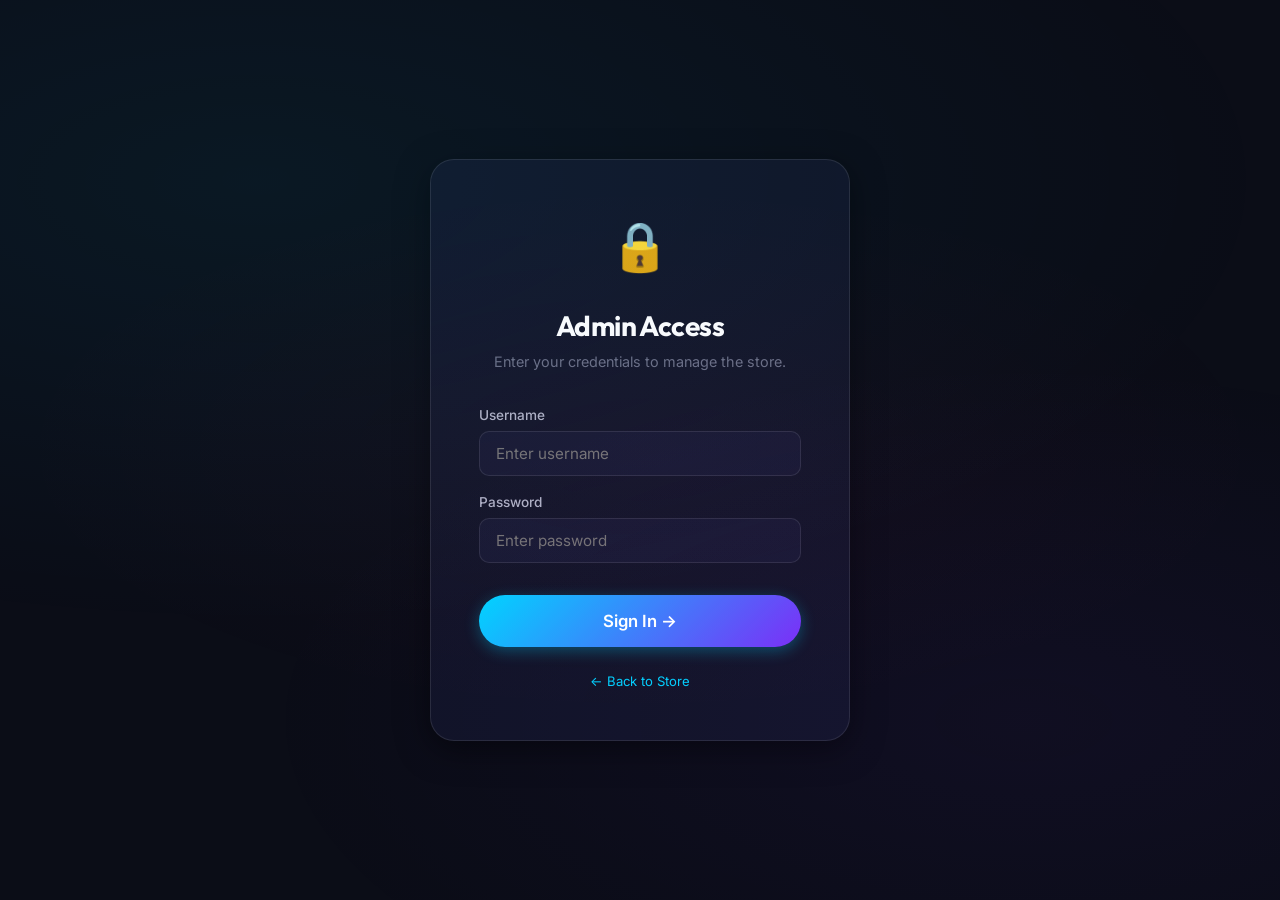
==== admin.html @ ae6a47a3 "Initial commit: 3D print shop with admin panel, product catalog, custom orders, color/material manag" ====
<!DOCTYPE html>
<html lang="en">

<head>
    <meta charset="UTF-8">
    <meta name="viewport" content="width=device-width, initial-scale=1.0">
    <meta name="robots" content="noindex, nofollow">
    <title>Admin Panel — 3D Print Shop</title>
    <link rel="stylesheet" href="css/styles.css">
    <link rel="icon"
        href="data:image/svg+xml,<svg xmlns='http://www.w3.org/2000/svg' viewBox='0 0 100 100'><text y='.9em' font-size='90'>⚙️</text></svg>">
</head>

<body>

    <!-- ============================
       ADMIN LOGIN
       ============================ -->
    <div class="admin-login-container" id="admin-login">
        <div class="admin-login-card">
            <div class="text-center" style="margin-bottom: 24px;">
                <div style="font-size: 3rem; margin-bottom: 8px;">🔒</div>
            </div>
            <h1>Admin Access</h1>
            <p class="login-subtitle">Enter your credentials to manage the store.</p>

            <form id="login-form" autocomplete="off">
                <div class="form-group">
                    <label for="admin-username">Username</label>
                    <input type="text" id="admin-username" placeholder="Enter username" required>
                </div>
                <div class="form-group">
                    <label for="admin-password">Password</label>
                    <input type="password" id="admin-password" placeholder="Enter password" required>
                </div>
                <button type="submit" class="btn btn-primary btn-lg" id="login-btn">
                    Sign In →
                </button>
            </form>

            <div class="login-error" id="login-error">
                Invalid credentials. Please try again.
            </div>

            <p style="text-align:center; margin-top:24px; font-size:0.82rem; color:var(--text-muted);">
                <a href="index.html">← Back to Store</a>
            </p>
        </div>
    </div>

    <!-- ============================
       ADMIN DASHBOARD
       ============================ -->
    <div class="admin-dashboard" id="admin-dashboard">

        <!-- Admin Nav -->
        <div class="admin-nav">
            <div class="admin-nav-brand">
                <a href="index.html" style="color: var(--text-primary); text-decoration: none;">🧊 3D Print Shop</a>
                <span class="admin-badge">Admin</span>
            </div>
            <div style="display:flex; align-items:center; gap:16px;">
                <span style="color:var(--text-muted); font-size:0.85rem;" id="admin-user-label">Logged in as
                    Admin</span>
                <button class="btn btn-sm btn-secondary" id="logout-btn">Logout</button>
            </div>
        </div>

        <!-- Stats -->
        <div class="container" style="padding-top: 16px;">
            <div class="admin-stats">
                <div class="stat-card">
                    <div class="stat-value" id="stat-products">18</div>
                    <div class="stat-label">Products</div>
                </div>
                <div class="stat-card">
                    <div class="stat-value" id="stat-categories">6</div>
                    <div class="stat-label">Categories</div>
                </div>
                <div class="stat-card">
                    <div class="stat-value" id="stat-materials">6</div>
                    <div class="stat-label">Materials</div>
                </div>
                <div class="stat-card">
                    <div class="stat-value" id="stat-orders">0</div>
                    <div class="stat-label">Pending Orders</div>
                </div>
            </div>
        </div>

        <!-- Tabs -->
        <div class="admin-tabs" id="admin-tabs">
            <button class="admin-tab active" data-tab="products">📦 Products</button>
            <button class="admin-tab" data-tab="materials">🧪 Materials & Pricing</button>
            <button class="admin-tab" data-tab="catalog">🎨 Colors & Materials</button>
            <button class="admin-tab" data-tab="pricing">🧪 Pricing</button>
            <button class="admin-tab" data-tab="settings">⚙️ Settings</button>
        </div>

        <!-- Content -->
        <div class="admin-content">

            <!-- ===== Products Tab ===== -->
            <div class="admin-section active" id="section-products">
                <div class="admin-card">
                    <div
                        style="display:flex; align-items:center; justify-content:space-between; margin-bottom:16px; flex-wrap:wrap; gap:12px;">
                        <div>
                            <h3 style="margin-bottom:4px;">📦 Product Management</h3>
                            <p style="color:var(--text-muted); font-size:0.9rem;">
                                Edit prices, move products between categories, add new products, or remove existing
                                ones.
                            </p>
                        </div>
                        <button class="btn btn-primary" id="add-product-btn">➕ Add New Product</button>
                    </div>

                    <!-- Add Product Form (hidden by default) -->
                    <div id="add-product-form"
                        style="display:none; background:var(--bg-card); border:1px solid var(--border-light); border-radius:var(--radius-lg); padding:24px; margin-bottom:24px;">
                        <h4 style="margin-bottom:16px; color:var(--accent-primary);">➕ New Product</h4>
                        <div style="display:grid; grid-template-columns:1fr 1fr; gap:12px;">
                            <div class="form-group">
                                <label for="new-product-name">Product Name *</label>
                                <input type="text" id="new-product-name" placeholder="e.g. Dragon Figurine">
                            </div>
                            <div class="form-group">
                                <label for="new-product-category">Category *</label>
                                <select id="new-product-category">
                                    <option value="toys">🎮 Toys & Figures</option>
                                    <option value="tools">🔧 Tools & Accessories</option>
                                    <option value="home">🏠 Home Decor</option>
                                    <option value="gaming">🎲 Gaming</option>
                                    <option value="mechanical">⚙️ Mechanical Parts</option>
                                    <option value="art">🎨 Art & Sculptures</option>
                                </select>
                            </div>
                            <div class="form-group" style="grid-column:1/-1;">
                                <label for="new-product-desc">Description *</label>
                                <textarea id="new-product-desc" placeholder="Short description of the product..."
                                    style="min-height:60px;"></textarea>
                            </div>
                            <div class="form-group">
                                <label for="new-product-price">Base Price ($) *</label>
                                <input type="number" id="new-product-price" placeholder="29.99" min="0.01" step="0.01">
                            </div>
                            <div class="form-group">
                                <label for="new-product-weight">Weight (grams) *</label>
                                <input type="number" id="new-product-weight" placeholder="150" min="1">
                            </div>
                            <div class="form-group">
                                <label for="new-product-model">3D Preview Shape</label>
                                <select id="new-product-model">
                                    <option value="torusKnot">Torus Knot</option>
                                    <option value="robot">Robot</option>
                                    <option value="castle">Castle</option>
                                    <option value="stand">Phone Stand</option>
                                    <option value="organizer">Organizer</option>
                                    <option value="toolHolder">Tool Holder</option>
                                    <option value="vase">Vase</option>
                                    <option value="hexShelf">Hex Shelf</option>
                                    <option value="lampShade">Lamp Shade</option>
                                    <option value="controllerStand">Controller Stand</option>
                                    <option value="diceTower">Dice Tower</option>
                                    <option value="terrain">Terrain</option>
                                    <option value="gear">Gear</option>
                                    <option value="bearing">Bearing</option>
                                    <option value="bracket">Bracket</option>
                                    <option value="wave">Wave</option>
                                    <option value="geodesic">Geodesic</option>
                                    <option value="spiral">Spiral</option>
                                </select>
                            </div>
                            <div class="form-group">
                                <label for="new-product-color">Default Color</label>
                                <input type="color" id="new-product-color" value="#2196F3"
                                    style="height:38px; cursor:pointer;">
                            </div>
                            <div class="form-group">
                                <label for="new-product-w">Width (cm)</label>
                                <input type="number" id="new-product-w" placeholder="10" min="0.1" step="0.1">
                            </div>
                            <div class="form-group">
                                <label for="new-product-h">Height (cm)</label>
                                <input type="number" id="new-product-h" placeholder="10" min="0.1" step="0.1">
                            </div>
                            <div class="form-group">
                                <label for="new-product-d">Depth (cm)</label>
                                <input type="number" id="new-product-d" placeholder="10" min="0.1" step="0.1">
                            </div>
                            <div class="form-group" style="grid-column:1/-1;">
                                <label for="new-product-file">Product Image / STL File</label>
                                <div id="admin-upload-zone"
                                    style="border:2px dashed var(--border-light); border-radius:var(--radius-md); padding:20px; text-align:center; cursor:pointer; transition:border-color 0.2s;">
                                    <span style="font-size:1.5rem;">📷</span>
                                    <div style="font-size:0.85rem; color:var(--text-muted); margin-top:4px;">Click to
                                        upload product photo or STL file</div>
                                    <div style="font-size:0.72rem; color:var(--text-muted);">.JPG, .PNG, .WEBP, .STL —
                                        Max 10MB</div>
                                    <input type="file" id="new-product-file" accept=".jpg,.jpeg,.png,.webp,.stl"
                                        style="display:none;">
                                </div>
                                <div id="admin-file-preview"
                                    style="display:none; margin-top:8px; padding:10px; background:var(--bg-secondary); border-radius:var(--radius-md);">
                                    <div style="display:flex; align-items:center; gap:8px;">
                                        <span id="admin-file-icon">📄</span>
                                        <span id="admin-file-name"
                                            style="flex:1; font-size:0.82rem; overflow:hidden; text-overflow:ellipsis;"></span>
                                        <button type="button" id="admin-file-remove"
                                            style="background:none; border:none; color:var(--color-error); cursor:pointer; font-size:1rem;">✕</button>
                                    </div>
                                    <img id="admin-img-preview" src="" alt="Preview"
                                        style="display:none; margin-top:8px; max-height:120px; border-radius:var(--radius-md);">
                                </div>
                            </div>
                        </div>
                        <div style="display:flex; gap:12px; margin-top:16px;">
                            <button class="btn btn-primary" id="add-product-save">✅ Add Product</button>
                            <button class="btn btn-secondary" id="add-product-cancel">Cancel</button>
                        </div>
                    </div>

                    <div style="overflow-x:auto;">
                        <table class="admin-table" id="products-table">
                            <thead>
                                <tr>
                                    <th>Product</th>
                                    <th>Category</th>
                                    <th>Base Price ($)</th>
                                    <th>Weight</th>
                                    <th>Actions</th>
                                </tr>
                            </thead>
                            <tbody id="products-tbody">
                                <!-- Rendered by JS -->
                            </tbody>
                        </table>
                    </div>
                    <div style="margin-top: 20px; display:flex; gap:12px;">
                        <button class="btn btn-primary" id="save-products-btn">💾 Save All Changes</button>
                        <button class="btn btn-secondary" id="reset-products-btn">↩ Reset to Defaults</button>
                    </div>
                </div>
            </div>

            <!-- ===== Colors & Materials Tab ===== -->
            <div class="admin-section" id="section-catalog">

                <!-- Materials card -->
                <div class="admin-card">
                    <div style="display:flex;align-items:center;justify-content:space-between;margin-bottom:16px;flex-wrap:wrap;gap:12px;">
                        <div>
                            <h3 style="margin-bottom:4px;">🧱 Materials</h3>
                            <p style="color:var(--text-muted);font-size:0.9rem;">Enable/disable materials, edit names, descriptions and price multipliers.</p>
                        </div>
                        <button class="btn btn-primary btn-sm" id="save-catalog-btn">💾 Save All</button>
                    </div>
                    <div id="materials-catalog-list"></div>
                </div>

                <!-- Colors card -->
                <div class="admin-card">
                    <div style="display:flex;align-items:center;justify-content:space-between;margin-bottom:16px;flex-wrap:wrap;gap:12px;">
                        <div>
                            <h3 style="margin-bottom:4px;">🎨 Colors</h3>
                            <p style="color:var(--text-muted);font-size:0.9rem;">Enable/disable colors and add new ones to the global palette.</p>
                        </div>
                        <button class="btn btn-primary btn-sm" id="add-color-btn">➕ Add Color</button>
                    </div>

                    <!-- Add color form -->
                    <div id="add-color-form" style="display:none;padding:16px;background:var(--bg-secondary);border-radius:var(--radius-md);margin-bottom:16px;">
                        <div style="display:grid;grid-template-columns:auto 1fr auto;gap:12px;align-items:end;">
                            <div class="form-group" style="margin:0;">
                                <label>Color Picker</label>
                                <input type="color" id="new-color-hex" value="#FF5733" style="height:38px;width:56px;cursor:pointer;">
                            </div>
                            <div class="form-group" style="margin:0;">
                                <label>Color Name</label>
                                <input type="text" id="new-color-name" placeholder="e.g. Coral Red">
                            </div>
                            <div style="display:flex;gap:8px;">
                                <button class="btn btn-primary btn-sm" id="confirm-add-color">Add</button>
                                <button class="btn btn-secondary btn-sm" id="cancel-add-color">Cancel</button>
                            </div>
                        </div>
                    </div>

                    <div id="colors-catalog-list"></div>
                </div>
            </div>

            <!-- ===== Pricing Tab ===== -->
            <div class="admin-section" id="section-pricing">
                <div class="admin-card">
                    <h3>🧪 Material Pricing Multipliers</h3>
                    <p style="color:var(--text-muted); margin-bottom:20px; font-size:0.9rem;">
                        Set the price multiplier per material. Final price = Base Price × Multiplier.
                    </p>
                    <div style="overflow-x:auto;">
                        <table class="admin-table" id="materials-table">
                            <thead>
                                <tr>
                                    <th>Material</th>
                                    <th>Description</th>
                                    <th>Multiplier</th>
                                    <th>Example (on $10 base)</th>
                                </tr>
                            </thead>
                            <tbody id="materials-tbody"><!-- Rendered by JS --></tbody>
                        </table>
                    </div>
                    <div style="margin-top:20px;display:flex;gap:12px;">
                        <button class="btn btn-primary" id="save-materials-btn">💾 Save Changes</button>
                        <button class="btn btn-secondary" id="reset-materials-btn">↩ Reset to Defaults</button>
                    </div>
                </div>

                <div class="admin-card">
                    <h3>💰 Custom Order Base Rate</h3>
                    <p style="color:var(--text-muted); margin-bottom:20px; font-size:0.9rem;">
                        Set the per-cm³ rate and setup fee for custom print orders.
                    </p>
                    <div style="display:grid; grid-template-columns: 1fr 1fr; gap:16px; max-width:400px;">
                        <div class="form-group">
                            <label for="custom-rate">Rate per cm³ ($)</label>
                            <input type="number" id="custom-rate" value="0.12" min="0.01" step="0.01">
                        </div>
                        <div class="form-group">
                            <label for="custom-setup-fee">Setup Fee ($)</label>
                            <input type="number" id="custom-setup-fee" value="5.00" min="0" step="0.50">
                        </div>
                    </div>
                </div>
            </div>


            <!-- ===== Settings Tab ===== -->
            <div class="admin-section" id="section-settings">
                <div class="admin-card">
                    <h3>🔐 Change Password</h3>
                    <p style="color:var(--text-muted); margin-bottom:20px; font-size:0.9rem;">
                        Update the admin password. Use a strong password with at least 8 characters.
                    </p>
                    <div style="max-width:400px;">
                        <div class="form-group" style="margin-bottom:16px;">
                            <label for="current-password">Current Password</label>
                            <input type="password" id="current-password" placeholder="Enter current password">
                        </div>
                        <div class="form-group" style="margin-bottom:16px;">
                            <label for="new-password">New Password</label>
                            <input type="password" id="new-password" placeholder="Enter new password">
                        </div>
                        <div class="form-group" style="margin-bottom:16px;">
                            <label for="confirm-password">Confirm New Password</label>
                            <input type="password" id="confirm-password" placeholder="Re-enter new password">
                        </div>
                        <button class="btn btn-primary" id="change-password-btn">🔒 Update Password</button>
                    </div>
                </div>

                <div class="admin-card">
                    <h3>ℹ️ Security Notes</h3>
                    <div style="color:var(--text-secondary); font-size:0.9rem; line-height:1.8;">
                        <p><strong style="color:var(--color-warning);">⚠️ Development Mode</strong></p>
                        <p>This admin panel uses client-side authentication for development purposes.
                            Before going to production, you need to implement:</p>
                        <ul style="margin:12px 0 12px 20px;">
                            <li>Server-side authentication with bcrypt password hashing</li>
                            <li>JWT tokens with secure HTTP-only cookies</li>
                            <li>HTTPS/SSL certificate</li>
                            <li>CSRF protection</li>
                            <li>Rate limiting on login attempts</li>
                            <li>Database-backed product/pricing storage</li>
                            <li>Stripe payment integration</li>
                        </ul>
                        <p>See the project documentation for the full production deployment guide.</p>
                    </div>
                </div>
            </div>

        </div>
    </div>

    <!-- Toast Container -->
    <div class="toast-container" id="toast-container"></div>

    <!-- Scripts -->
    <script src="js/products.js"></script>
    <script src="js/admin.js"></script>
</body>

</html>
---- css/styles.css ----
/* ============================================
   3D PRINT SHOP — Premium E-Commerce Styles
   ============================================ */

/* ---------- Google Fonts ---------- */
@import url('https://fonts.googleapis.com/css2?family=Inter:wght@300;400;500;600;700;800;900&family=Outfit:wght@400;500;600;700;800&display=swap');

/* ---------- CSS Custom Properties ---------- */
:root {
    /* Background */
    --bg-primary: #0B0D17;
    --bg-secondary: #111427;
    --bg-card: #161932;
    --bg-card-hover: #1C2040;
    --bg-elevated: #1E2148;
    --bg-glass: rgba(22, 25, 50, 0.7);
    --bg-glass-light: rgba(255, 255, 255, 0.03);

    /* Borders */
    --border-subtle: rgba(255, 255, 255, 0.06);
    --border-light: rgba(255, 255, 255, 0.1);
    --border-accent: rgba(0, 212, 255, 0.3);

    /* Text */
    --text-primary: #FFFFFF;
    --text-secondary: #B0B3C6;
    --text-muted: #6B6F85;
    --text-accent: #00D4FF;

    /* Accent Colors */
    --accent-primary: #00D4FF;
    --accent-secondary: #7B2FF7;
    --accent-warm: #FF6B35;
    --accent-pink: #F72585;
    --gradient-primary: linear-gradient(135deg, #00D4FF, #7B2FF7);
    --gradient-warm: linear-gradient(135deg, #FF6B35, #F72585);
    --gradient-card: linear-gradient(145deg, rgba(22, 25, 50, 0.9), rgba(28, 32, 64, 0.6));

    /* Status */
    --color-success: #00E676;
    --color-warning: #FFD600;
    --color-error: #FF1744;
    --color-price: #00E676;

    /* Spacing */
    --space-xs: 4px;
    --space-sm: 8px;
    --space-md: 16px;
    --space-lg: 24px;
    --space-xl: 32px;
    --space-2xl: 48px;
    --space-3xl: 64px;
    --space-4xl: 96px;

    /* Radius */
    --radius-sm: 6px;
    --radius-md: 10px;
    --radius-lg: 16px;
    --radius-xl: 24px;
    --radius-full: 999px;

    /* Shadows */
    --shadow-sm: 0 2px 8px rgba(0, 0, 0, 0.3);
    --shadow-md: 0 4px 16px rgba(0, 0, 0, 0.4);
    --shadow-lg: 0 8px 32px rgba(0, 0, 0, 0.5);
    --shadow-glow: 0 0 20px rgba(0, 212, 255, 0.15);
    --shadow-glow-strong: 0 0 40px rgba(0, 212, 255, 0.25);

    /* Typography */
    --font-body: 'Inter', -apple-system, BlinkMacSystemFont, sans-serif;
    --font-heading: 'Outfit', 'Inter', sans-serif;

    /* Transitions */
    --transition-fast: 150ms ease;
    --transition-base: 250ms ease;
    --transition-slow: 400ms cubic-bezier(0.4, 0, 0.2, 1);
    --transition-spring: 500ms cubic-bezier(0.34, 1.56, 0.64, 1);

    /* Z-index */
    --z-dropdown: 100;
    --z-modal-backdrop: 500;
    --z-modal: 600;
    --z-cart: 700;
    --z-nav: 800;
    --z-toast: 900;
}

/* ---------- Reset & Base ---------- */
*,
*::before,
*::after {
    margin: 0;
    padding: 0;
    box-sizing: border-box;
}

html {
    scroll-behavior: smooth;
    -webkit-font-smoothing: antialiased;
    -moz-osx-font-smoothing: grayscale;
}

body {
    font-family: var(--font-body);
    background: var(--bg-primary);
    color: var(--text-primary);
    line-height: 1.6;
    overflow-x: hidden;
    min-height: 100vh;
}

/* Animated Background */
body::before {
    content: '';
    position: fixed;
    top: 0;
    left: 0;
    width: 100%;
    height: 100%;
    background:
        radial-gradient(ellipse 80% 50% at 20% 20%, rgba(0, 212, 255, 0.06), transparent),
        radial-gradient(ellipse 60% 40% at 80% 80%, rgba(123, 47, 247, 0.05), transparent),
        radial-gradient(ellipse 50% 30% at 50% 50%, rgba(247, 37, 133, 0.03), transparent);
    pointer-events: none;
    z-index: 0;
}

a {
    color: var(--accent-primary);
    text-decoration: none;
    transition: color var(--transition-fast);
}

a:hover {
    color: var(--text-primary);
}

img {
    max-width: 100%;
    display: block;
}

button {
    font-family: var(--font-body);
    cursor: pointer;
    border: none;
    outline: none;
    background: none;
    color: inherit;
}

input,
textarea,
select {
    font-family: var(--font-body);
    color: var(--text-primary);
    background: var(--bg-card);
    border: 1px solid var(--border-light);
    border-radius: var(--radius-md);
    padding: 12px 16px;
    font-size: 0.95rem;
    transition: border-color var(--transition-fast), box-shadow var(--transition-fast);
    outline: none;
}

input:focus,
textarea:focus,
select:focus {
    border-color: var(--accent-primary);
    box-shadow: 0 0 0 3px rgba(0, 212, 255, 0.15);
}

select {
    appearance: none;
    background-image: url("data:image/svg+xml,%3Csvg width='12' height='8' viewBox='0 0 12 8' fill='none' xmlns='http://www.w3.org/2000/svg'%3E%3Cpath d='M1 1L6 6L11 1' stroke='%238B8FA3' stroke-width='2' stroke-linecap='round'/%3E%3C/svg%3E");
    background-repeat: no-repeat;
    background-position: right 14px center;
    padding-right: 40px;
}

/* Scrollbar */
::-webkit-scrollbar {
    width: 6px;
    height: 6px;
}

::-webkit-scrollbar-track {
    background: var(--bg-primary);
}

::-webkit-scrollbar-thumb {
    background: var(--bg-elevated);
    border-radius: var(--radius-full);
}

::-webkit-scrollbar-thumb:hover {
    background: var(--accent-primary);
}

/* ---------- Typography ---------- */
h1,
h2,
h3,
h4,
h5,
h6 {
    font-family: var(--font-heading);
    font-weight: 700;
    line-height: 1.2;
    letter-spacing: -0.02em;
}

h1 {
    font-size: clamp(2rem, 5vw, 3.5rem);
}

h2 {
    font-size: clamp(1.5rem, 3vw, 2.5rem);
}

h3 {
    font-size: clamp(1.2rem, 2vw, 1.75rem);
}

h4 {
    font-size: 1.25rem;
}

.gradient-text {
    background: var(--gradient-primary);
    -webkit-background-clip: text;
    -webkit-text-fill-color: transparent;
    background-clip: text;
}

/* ---------- Layout ---------- */
.container {
    width: 100%;
    max-width: 1400px;
    margin: 0 auto;
    padding: 0 var(--space-lg);
    position: relative;
    z-index: 1;
}

/* ============================================
   NAVIGATION
   ============================================ */
.navbar {
    position: fixed;
    top: 0;
    left: 0;
    right: 0;
    z-index: var(--z-nav);
    padding: var(--space-md) 0;
    transition: background var(--transition-base), box-shadow var(--transition-base), padding var(--transition-base);
}

.navbar.scrolled {
    background: rgba(11, 13, 23, 0.92);
    backdrop-filter: blur(20px);
    -webkit-backdrop-filter: blur(20px);
    box-shadow: 0 1px 0 var(--border-subtle), var(--shadow-md);
    padding: var(--space-sm) 0;
}

.navbar .container {
    display: flex;
    align-items: center;
    justify-content: space-between;
    gap: var(--space-lg);
}

.nav-brand {
    display: flex;
    align-items: center;
    gap: var(--space-sm);
    font-family: var(--font-heading);
    font-weight: 800;
    font-size: 1.5rem;
    color: var(--text-primary);
    text-decoration: none;
    flex-shrink: 0;
}

.nav-brand .brand-icon {
    width: 40px;
    height: 40px;
    background: var(--gradient-primary);
    border-radius: var(--radius-md);
    display: flex;
    align-items: center;
    justify-content: center;
    font-size: 1.3rem;
}

.nav-search {
    flex: 1;
    max-width: 480px;
    position: relative;
}

.nav-search input {
    width: 100%;
    padding: 10px 16px 10px 44px;
    background: var(--bg-glass);
    border: 1px solid var(--border-subtle);
    border-radius: var(--radius-full);
    font-size: 0.9rem;
    color: var(--text-primary);
}

.nav-search input::placeholder {
    color: var(--text-muted);
}

.nav-search .search-icon {
    position: absolute;
    left: 16px;
    top: 50%;
    transform: translateY(-50%);
    color: var(--text-muted);
    pointer-events: none;
    font-size: 1rem;
}

.nav-actions {
    display: flex;
    align-items: center;
    gap: var(--space-md);
    flex-shrink: 0;
}

.nav-btn {
    position: relative;
    display: flex;
    align-items: center;
    gap: var(--space-sm);
    padding: 10px 16px;
    border-radius: var(--radius-full);
    font-size: 0.9rem;
    font-weight: 500;
    transition: all var(--transition-fast);
    color: var(--text-secondary);
}

.nav-btn:hover {
    background: var(--bg-glass-light);
    color: var(--text-primary);
}

.nav-btn.cart-btn {
    background: var(--bg-glass);
    border: 1px solid var(--border-subtle);
}

.nav-btn.cart-btn:hover {
    border-color: var(--accent-primary);
    box-shadow: var(--shadow-glow);
}

.cart-count {
    position: absolute;
    top: -4px;
    right: -4px;
    background: var(--accent-warm);
    color: white;
    font-size: 0.7rem;
    font-weight: 700;
    padding: 2px 6px;
    border-radius: var(--radius-full);
    min-width: 18px;
    text-align: center;
    line-height: 1.3;
    display: none;
}

.cart-count.visible {
    display: block;
    animation: popIn 0.3s var(--transition-spring);
}

.nav-mobile-toggle {
    display: none;
    font-size: 1.5rem;
    padding: 8px;
    color: var(--text-secondary);
}

/* ============================================
   HERO SECTION
   ============================================ */
.hero {
    padding: calc(80px + var(--space-4xl)) 0 var(--space-3xl);
    text-align: center;
    position: relative;
    overflow: hidden;
}

.hero::before {
    content: '';
    position: absolute;
    top: 50%;
    left: 50%;
    transform: translate(-50%, -50%);
    width: 600px;
    height: 600px;
    background: radial-gradient(circle, rgba(0, 212, 255, 0.08), transparent 70%);
    pointer-events: none;
    animation: heroGlow 8s ease-in-out infinite alternate;
}

.hero h1 {
    margin-bottom: var(--space-md);
    position: relative;
}

.hero .subtitle {
    font-size: clamp(1rem, 2vw, 1.25rem);
    color: var(--text-secondary);
    max-width: 600px;
    margin: 0 auto var(--space-xl);
    line-height: 1.7;
}

.hero-cta {
    display: flex;
    align-items: center;
    justify-content: center;
    gap: var(--space-md);
    flex-wrap: wrap;
}

/* Buttons */
.btn {
    display: inline-flex;
    align-items: center;
    gap: var(--space-sm);
    padding: 12px 28px;
    border-radius: var(--radius-full);
    font-weight: 600;
    font-size: 0.95rem;
    transition: all var(--transition-base);
    position: relative;
    overflow: hidden;
}

.btn-primary {
    background: var(--gradient-primary);
    color: white;
    box-shadow: 0 4px 15px rgba(0, 212, 255, 0.3);
}

.btn-primary:hover {
    transform: translateY(-2px);
    box-shadow: 0 6px 25px rgba(0, 212, 255, 0.4);
}

.btn-primary:active {
    transform: translateY(0);
}

.btn-secondary {
    background: var(--bg-glass);
    border: 1px solid var(--border-light);
    color: var(--text-primary);
    backdrop-filter: blur(10px);
}

.btn-secondary:hover {
    border-color: var(--accent-primary);
    box-shadow: var(--shadow-glow);
    transform: translateY(-2px);
}

.btn-sm {
    padding: 8px 18px;
    font-size: 0.85rem;
}

.btn-lg {
    padding: 16px 36px;
    font-size: 1.05rem;
}

.btn-icon {
    padding: 10px;
    border-radius: var(--radius-md);
}

.btn-danger {
    background: rgba(255, 23, 68, 0.15);
    border: 1px solid rgba(255, 23, 68, 0.3);
    color: var(--color-error);
}

.btn-danger:hover {
    background: rgba(255, 23, 68, 0.25);
}

/* ============================================
   CATEGORY FILTER
   ============================================ */
.filter-section {
    padding: var(--space-lg) 0;
    position: sticky;
    top: 65px;
    z-index: var(--z-dropdown);
    background: rgba(11, 13, 23, 0.85);
    backdrop-filter: blur(15px);
    -webkit-backdrop-filter: blur(15px);
    border-bottom: 1px solid var(--border-subtle);
}

.filter-bar {
    display: flex;
    align-items: center;
    gap: var(--space-sm);
    overflow-x: auto;
    padding-bottom: var(--space-xs);
    scrollbar-width: none;
    -ms-overflow-style: none;
}

.filter-bar::-webkit-scrollbar {
    display: none;
}

.filter-chip {
    display: flex;
    align-items: center;
    gap: 6px;
    padding: 8px 20px;
    border-radius: var(--radius-full);
    font-size: 0.88rem;
    font-weight: 500;
    white-space: nowrap;
    border: 1px solid var(--border-subtle);
    background: var(--bg-glass);
    color: var(--text-secondary);
    transition: all var(--transition-fast);
    cursor: pointer;
}

.filter-chip:hover {
    border-color: var(--border-light);
    color: var(--text-primary);
    background: var(--bg-card);
}

.filter-chip.active {
    background: var(--gradient-primary);
    border-color: transparent;
    color: white;
    box-shadow: 0 2px 12px rgba(0, 212, 255, 0.3);
}

.filter-chip .chip-icon {
    font-size: 1.1rem;
}

.filter-chip .chip-count {
    font-size: 0.75rem;
    background: rgba(255, 255, 255, 0.15);
    padding: 1px 7px;
    border-radius: var(--radius-full);
    margin-left: 2px;
}

.filter-chip.active .chip-count {
    background: rgba(255, 255, 255, 0.25);
}

/* ============================================
   PRODUCT GRID
   ============================================ */
.products-section {
    padding: var(--space-2xl) 0 var(--space-4xl);
}

.section-header {
    display: flex;
    align-items: center;
    justify-content: space-between;
    margin-bottom: var(--space-xl);
}

.section-header h2 {
    display: flex;
    align-items: center;
    gap: var(--space-sm);
}

.product-count {
    font-size: 0.9rem;
    color: var(--text-muted);
    font-weight: 400;
}

.sort-select {
    padding: 8px 36px 8px 14px;
    font-size: 0.85rem;
    border-radius: var(--radius-full);
    background-color: var(--bg-glass);
    border: 1px solid var(--border-subtle);
}

.products-grid {
    display: grid;
    grid-template-columns: repeat(auto-fill, minmax(300px, 1fr));
    gap: var(--space-lg);
}

/* ---------- Product Card ---------- */
.product-card {
    position: relative;
    background: var(--gradient-card);
    border: 1px solid var(--border-subtle);
    border-radius: var(--radius-lg);
    overflow: hidden;
    cursor: pointer;
    transition: all var(--transition-slow);
}

.product-card:hover {
    transform: translateY(-6px);
    border-color: rgba(0, 212, 255, 0.2);
    box-shadow: var(--shadow-lg), var(--shadow-glow);
}

.product-card-preview {
    position: relative;
    height: 240px;
    background: var(--bg-secondary);
    overflow: hidden;
    display: flex;
    align-items: center;
    justify-content: center;
}

.product-card-preview canvas {
    width: 100% !important;
    height: 100% !important;
}

.product-card-preview .preview-overlay {
    position: absolute;
    inset: 0;
    background: linear-gradient(to top, var(--bg-card) 0%, transparent 40%);
    pointer-events: none;
}

.product-card-badge {
    position: absolute;
    top: var(--space-md);
    left: var(--space-md);
    padding: 4px 12px;
    border-radius: var(--radius-full);
    font-size: 0.75rem;
    font-weight: 600;
    text-transform: uppercase;
    letter-spacing: 0.05em;
    z-index: 2;
}

.badge-new {
    background: var(--gradient-primary);
    color: white;
}

.badge-popular {
    background: var(--gradient-warm);
    color: white;
}

.badge-custom {
    background: linear-gradient(135deg, #FFD600, #FF6B35);
    color: #1a1a24;
}

.product-card-info {
    padding: var(--space-lg);
}

.product-card-category {
    font-size: 0.78rem;
    text-transform: uppercase;
    letter-spacing: 0.08em;
    color: var(--accent-primary);
    font-weight: 600;
    margin-bottom: var(--space-xs);
}

.product-card-name {
    font-family: var(--font-heading);
    font-size: 1.15rem;
    font-weight: 600;
    margin-bottom: var(--space-sm);
    color: var(--text-primary);
    transition: color var(--transition-fast);
}

.product-card:hover .product-card-name {
    color: var(--accent-primary);
}

.product-card-desc {
    font-size: 0.85rem;
    color: var(--text-secondary);
    line-height: 1.5;
    margin-bottom: var(--space-md);
    display: -webkit-box;
    -webkit-line-clamp: 2;
    line-clamp: 2;
    -webkit-box-orient: vertical;
    overflow: hidden;
}

.product-card-footer {
    display: flex;
    align-items: center;
    justify-content: space-between;
}

.product-card-price {
    font-family: var(--font-heading);
    font-size: 1.35rem;
    font-weight: 700;
    color: var(--color-price);
}

.product-card-price .price-label {
    font-size: 0.75rem;
    color: var(--text-muted);
    font-weight: 400;
    display: block;
    font-family: var(--font-body);
}

.product-card-action {
    padding: 10px 18px;
    border-radius: var(--radius-full);
    background: var(--bg-elevated);
    border: 1px solid var(--border-light);
    font-size: 0.85rem;
    font-weight: 500;
    color: var(--text-primary);
    transition: all var(--transition-fast);
}

.product-card:hover .product-card-action {
    background: var(--gradient-primary);
    border-color: transparent;
    box-shadow: 0 2px 12px rgba(0, 212, 255, 0.3);
}

/* ============================================
   CUSTOM ORDER CARD
   ============================================ */
.custom-order-card {
    background: linear-gradient(145deg, rgba(255, 107, 53, 0.08), rgba(247, 37, 133, 0.05));
    border: 1px solid rgba(255, 107, 53, 0.2);
    border-radius: var(--radius-lg);
    padding: var(--space-2xl);
    text-align: center;
    cursor: pointer;
    transition: all var(--transition-slow);
    grid-column: 1 / -1;
}

.custom-order-card:hover {
    border-color: rgba(255, 107, 53, 0.4);
    box-shadow: 0 8px 32px rgba(255, 107, 53, 0.15);
    transform: translateY(-4px);
}

.custom-order-card .custom-icon {
    font-size: 3rem;
    margin-bottom: var(--space-md);
    display: block;
}

.custom-order-card h3 {
    margin-bottom: var(--space-sm);
    font-size: 1.5rem;
}

.custom-order-card p {
    color: var(--text-secondary);
    max-width: 500px;
    margin: 0 auto var(--space-lg);
}

/* ============================================
   PRODUCT MODAL
   ============================================ */
.modal-backdrop {
    position: fixed;
    inset: 0;
    background: rgba(0, 0, 0, 0.7);
    backdrop-filter: blur(8px);
    -webkit-backdrop-filter: blur(8px);
    z-index: var(--z-modal-backdrop);
    opacity: 0;
    pointer-events: none;
    transition: opacity var(--transition-base);
}

.modal-backdrop.active {
    opacity: 1;
    pointer-events: all;
}

.product-modal {
    position: fixed;
    top: 50%;
    left: 50%;
    transform: translate(-50%, -50%) scale(0.95);
    width: 95vw;
    max-width: 1100px;
    max-height: 90vh;
    background: var(--bg-secondary);
    border: 1px solid var(--border-light);
    border-radius: var(--radius-xl);
    z-index: var(--z-modal);
    opacity: 0;
    pointer-events: none;
    transition: all var(--transition-slow);
    overflow: hidden;
    display: flex;
    flex-direction: row;
}

.product-modal.active {
    opacity: 1;
    pointer-events: all;
    transform: translate(-50%, -50%) scale(1);
}

.modal-close {
    position: absolute;
    top: var(--space-md);
    right: var(--space-md);
    width: 40px;
    height: 40px;
    border-radius: var(--radius-full);
    background: var(--bg-glass);
    border: 1px solid var(--border-subtle);
    color: var(--text-secondary);
    font-size: 1.2rem;
    display: flex;
    align-items: center;
    justify-content: center;
    z-index: 10;
    transition: all var(--transition-fast);
    backdrop-filter: blur(10px);
}

.modal-close:hover {
    background: var(--color-error);
    border-color: var(--color-error);
    color: white;
}

/* Viewer Side */
.modal-viewer {
    flex: 1;
    min-height: 400px;
    background: var(--bg-primary);
    position: relative;
    display: flex;
    align-items: center;
    justify-content: center;
}

.modal-viewer canvas {
    width: 100% !important;
    height: 100% !important;
}

.viewer-hint {
    position: absolute;
    bottom: var(--space-md);
    left: 50%;
    transform: translateX(-50%);
    font-size: 0.8rem;
    color: var(--text-muted);
    background: var(--bg-glass);
    padding: 6px 16px;
    border-radius: var(--radius-full);
    backdrop-filter: blur(10px);
    pointer-events: none;
    display: flex;
    align-items: center;
    gap: 6px;
}

/* Details Side */
.modal-details {
    width: 420px;
    padding: var(--space-xl);
    overflow-y: auto;
    display: flex;
    flex-direction: column;
    gap: var(--space-lg);
}

.modal-category {
    font-size: 0.8rem;
    text-transform: uppercase;
    letter-spacing: 0.1em;
    color: var(--accent-primary);
    font-weight: 600;
}

.modal-title {
    font-size: 1.75rem;
    font-weight: 700;
    line-height: 1.2;
}

.modal-description {
    color: var(--text-secondary);
    font-size: 0.95rem;
    line-height: 1.6;
}

.modal-dimensions {
    display: flex;
    gap: var(--space-md);
}

.dimension-item {
    flex: 1;
    text-align: center;
    padding: var(--space-sm) var(--space-md);
    background: var(--bg-card);
    border-radius: var(--radius-md);
    border: 1px solid var(--border-subtle);
}

.dimension-item .dim-label {
    font-size: 0.7rem;
    text-transform: uppercase;
    letter-spacing: 0.05em;
    color: var(--text-muted);
    margin-bottom: 2px;
}

.dimension-item .dim-value {
    font-weight: 600;
    font-size: 0.95rem;
}

/* Color Picker */
.option-group {
    display: flex;
    flex-direction: column;
    gap: var(--space-sm);
}

.option-label {
    font-size: 0.85rem;
    font-weight: 600;
    color: var(--text-secondary);
    display: flex;
    align-items: center;
    gap: var(--space-sm);
}

.option-label .selected-value {
    color: var(--accent-primary);
    font-weight: 400;
}

.color-options {
    display: flex;
    gap: var(--space-sm);
    flex-wrap: wrap;
}

.color-swatch {
    width: 36px;
    height: 36px;
    border-radius: var(--radius-full);
    border: 2px solid transparent;
    cursor: pointer;
    transition: all var(--transition-fast);
    position: relative;
}

.color-swatch:hover {
    transform: scale(1.15);
}

.color-swatch.active {
    border-color: var(--text-primary);
    box-shadow: 0 0 0 3px var(--bg-secondary), 0 0 0 5px var(--accent-primary);
}

/* Material Selector */
.material-options {
    display: flex;
    flex-direction: column;
    gap: var(--space-sm);
}

.material-option {
    display: flex;
    align-items: center;
    gap: var(--space-md);
    padding: 12px 16px;
    background: var(--bg-card);
    border: 1px solid var(--border-subtle);
    border-radius: var(--radius-md);
    cursor: pointer;
    transition: all var(--transition-fast);
}

.material-option:hover {
    border-color: var(--border-light);
    background: var(--bg-card-hover);
}

.material-option.active {
    border-color: var(--accent-primary);
    background: rgba(0, 212, 255, 0.06);
    box-shadow: inset 0 0 0 1px rgba(0, 212, 255, 0.15);
}

.material-radio {
    width: 18px;
    height: 18px;
    border-radius: var(--radius-full);
    border: 2px solid var(--border-light);
    flex-shrink: 0;
    position: relative;
    transition: border-color var(--transition-fast);
}

.material-option.active .material-radio {
    border-color: var(--accent-primary);
}

.material-option.active .material-radio::after {
    content: '';
    position: absolute;
    top: 3px;
    left: 3px;
    right: 3px;
    bottom: 3px;
    background: var(--accent-primary);
    border-radius: var(--radius-full);
}

.material-info {
    flex: 1;
}

.material-name {
    font-weight: 600;
    font-size: 0.9rem;
}

.material-desc {
    font-size: 0.78rem;
    color: var(--text-muted);
}

.material-price {
    font-weight: 600;
    font-size: 0.95rem;
    color: var(--color-price);
    white-space: nowrap;
}

/* Quantity */
.quantity-selector {
    display: flex;
    align-items: center;
    gap: var(--space-md);
}

.qty-controls {
    display: flex;
    align-items: center;
    background: var(--bg-card);
    border: 1px solid var(--border-subtle);
    border-radius: var(--radius-md);
    overflow: hidden;
}

.qty-btn {
    width: 40px;
    height: 40px;
    display: flex;
    align-items: center;
    justify-content: center;
    font-size: 1.2rem;
    color: var(--text-secondary);
    transition: all var(--transition-fast);
}

.qty-btn:hover {
    background: var(--bg-elevated);
    color: var(--text-primary);
}

.qty-value {
    width: 50px;
    text-align: center;
    font-weight: 600;
    font-size: 1rem;
    border: none;
    background: none;
    color: var(--text-primary);
}

/* Price Display */
.modal-price-section {
    display: flex;
    align-items: center;
    justify-content: space-between;
    padding: var(--space-lg);
    background: var(--bg-card);
    border-radius: var(--radius-lg);
    border: 1px solid var(--border-subtle);
}

.modal-total-label {
    font-size: 0.85rem;
    color: var(--text-muted);
}

.modal-total-price {
    font-family: var(--font-heading);
    font-size: 2rem;
    font-weight: 800;
    color: var(--color-price);
}

.modal-add-cart {
    width: 100%;
    padding: 16px;
    border-radius: var(--radius-lg);
    background: var(--gradient-primary);
    color: white;
    font-weight: 700;
    font-size: 1.05rem;
    box-shadow: 0 4px 20px rgba(0, 212, 255, 0.3);
    transition: all var(--transition-base);
    display: flex;
    align-items: center;
    justify-content: center;
    gap: var(--space-sm);
}

.modal-add-cart:hover {
    transform: translateY(-2px);
    box-shadow: 0 6px 30px rgba(0, 212, 255, 0.4);
}

.modal-add-cart:active {
    transform: translateY(0);
}

/* ============================================
   CUSTOM ORDER MODAL
   ============================================ */
.custom-modal {
    position: fixed;
    top: 50%;
    left: 50%;
    transform: translate(-50%, -50%) scale(0.95);
    width: 95vw;
    max-width: 650px;
    max-height: 90vh;
    background: var(--bg-secondary);
    border: 1px solid var(--border-light);
    border-radius: var(--radius-xl);
    z-index: var(--z-modal);
    opacity: 0;
    pointer-events: none;
    transition: all var(--transition-slow);
    overflow-y: auto;
    padding: var(--space-xl);
}

.custom-modal.active {
    opacity: 1;
    pointer-events: all;
    transform: translate(-50%, -50%) scale(1);
}

.custom-modal h2 {
    margin-bottom: var(--space-sm);
}

.custom-modal .modal-subtitle {
    color: var(--text-secondary);
    margin-bottom: var(--space-xl);
    font-size: 0.95rem;
}

.upload-zone {
    border: 2px dashed var(--border-light);
    border-radius: var(--radius-lg);
    padding: var(--space-2xl);
    text-align: center;
    transition: all var(--transition-base);
    cursor: pointer;
    margin-bottom: var(--space-lg);
}

.upload-zone:hover,
.upload-zone.drag-over {
    border-color: var(--accent-primary);
    background: rgba(0, 212, 255, 0.04);
}

.upload-zone .upload-icon {
    font-size: 3rem;
    margin-bottom: var(--space-md);
    display: block;
}

.upload-zone .upload-text {
    font-weight: 600;
    margin-bottom: var(--space-xs);
}

.upload-zone .upload-hint {
    font-size: 0.85rem;
    color: var(--text-muted);
}

.upload-zone input[type="file"] {
    display: none;
}

.upload-file-info {
    display: none;
    align-items: center;
    gap: var(--space-md);
    padding: var(--space-md);
    background: var(--bg-card);
    border-radius: var(--radius-md);
    border: 1px solid var(--border-subtle);
    margin-bottom: var(--space-lg);
}

.upload-file-info.visible {
    display: flex;
}

.upload-file-info .file-icon {
    font-size: 1.5rem;
}

.upload-file-info .file-name {
    flex: 1;
    font-weight: 500;
    font-size: 0.9rem;
}

.upload-file-info .file-size {
    color: var(--text-muted);
    font-size: 0.8rem;
}

.upload-file-info .file-remove {
    color: var(--text-muted);
    cursor: pointer;
    font-size: 1.2rem;
    padding: 4px;
}

.upload-file-info .file-remove:hover {
    color: var(--color-error);
}

.custom-form-grid {
    display: grid;
    grid-template-columns: 1fr 1fr;
    gap: var(--space-md);
    margin-bottom: var(--space-lg);
}

.form-group {
    display: flex;
    flex-direction: column;
    gap: var(--space-xs);
}

.form-group.full-width {
    grid-column: 1 / -1;
}

.form-group label {
    font-size: 0.85rem;
    font-weight: 500;
    color: var(--text-secondary);
}

.form-group textarea {
    min-height: 80px;
    resize: vertical;
}

.estimate-result {
    display: none;
    padding: var(--space-lg);
    background: rgba(0, 230, 118, 0.06);
    border: 1px solid rgba(0, 230, 118, 0.2);
    border-radius: var(--radius-lg);
    margin-top: var(--space-lg);
    text-align: center;
}

.estimate-result.visible {
    display: block;
    animation: slideUp 0.4s ease;
}

.estimate-result .estimate-label {
    font-size: 0.85rem;
    color: var(--text-secondary);
    margin-bottom: var(--space-sm);
}

.estimate-result .estimate-price {
    font-family: var(--font-heading);
    font-size: 2.5rem;
    font-weight: 800;
    color: var(--color-price);
}

.estimate-result .estimate-note {
    font-size: 0.8rem;
    color: var(--text-muted);
    margin-top: var(--space-sm);
}

/* ============================================
   CART DRAWER
   ============================================ */
.cart-drawer {
    position: fixed;
    top: 0;
    right: -480px;
    width: 460px;
    max-width: 100vw;
    height: 100vh;
    background: var(--bg-secondary);
    border-left: 1px solid var(--border-subtle);
    z-index: var(--z-cart);
    transition: right var(--transition-slow);
    display: flex;
    flex-direction: column;
    box-shadow: -10px 0 40px rgba(0, 0, 0, 0.5);
}

.cart-drawer.open {
    right: 0;
}

.cart-drawer-header {
    display: flex;
    align-items: center;
    justify-content: space-between;
    padding: var(--space-lg) var(--space-xl);
    border-bottom: 1px solid var(--border-subtle);
}

.cart-drawer-header h3 {
    display: flex;
    align-items: center;
    gap: var(--space-sm);
}

.cart-drawer-close {
    width: 36px;
    height: 36px;
    border-radius: var(--radius-full);
    display: flex;
    align-items: center;
    justify-content: center;
    color: var(--text-muted);
    transition: all var(--transition-fast);
}

.cart-drawer-close:hover {
    background: var(--bg-card);
    color: var(--text-primary);
}

.cart-items {
    flex: 1;
    overflow-y: auto;
    padding: var(--space-md) var(--space-xl);
}

.cart-empty {
    text-align: center;
    padding: var(--space-3xl) var(--space-lg);
    color: var(--text-muted);
}

.cart-empty .empty-icon {
    font-size: 3rem;
    margin-bottom: var(--space-md);
    display: block;
}

.cart-item {
    display: flex;
    gap: var(--space-md);
    padding: var(--space-md) 0;
    border-bottom: 1px solid var(--border-subtle);
    animation: slideUp 0.3s ease;
}

.cart-item-color {
    width: 60px;
    height: 60px;
    border-radius: var(--radius-md);
    flex-shrink: 0;
}

.cart-item-details {
    flex: 1;
    min-width: 0;
}

.cart-item-name {
    font-weight: 600;
    font-size: 0.95rem;
    margin-bottom: 2px;
    white-space: nowrap;
    overflow: hidden;
    text-overflow: ellipsis;
}

.cart-item-meta {
    font-size: 0.8rem;
    color: var(--text-muted);
}

.cart-item-bottom {
    display: flex;
    align-items: center;
    justify-content: space-between;
    margin-top: var(--space-sm);
}

.cart-item-price {
    font-weight: 700;
    color: var(--color-price);
}

.cart-item-remove {
    font-size: 0.8rem;
    color: var(--text-muted);
    cursor: pointer;
    padding: 4px 8px;
    border-radius: var(--radius-sm);
    transition: all var(--transition-fast);
}

.cart-item-remove:hover {
    color: var(--color-error);
    background: rgba(255, 23, 68, 0.1);
}

.cart-drawer-footer {
    padding: var(--space-lg) var(--space-xl);
    border-top: 1px solid var(--border-subtle);
    background: var(--bg-card);
}

.cart-subtotal {
    display: flex;
    justify-content: space-between;
    margin-bottom: var(--space-md);
    font-size: 1.1rem;
}

.cart-subtotal .subtotal-value {
    font-weight: 700;
    font-size: 1.25rem;
    color: var(--color-price);
}

.cart-checkout-btn {
    width: 100%;
    padding: 16px;
    border-radius: var(--radius-lg);
    background: var(--gradient-primary);
    color: white;
    font-weight: 700;
    font-size: 1rem;
    transition: all var(--transition-base);
    display: flex;
    align-items: center;
    justify-content: center;
    gap: var(--space-sm);
}

.cart-checkout-btn:hover {
    box-shadow: 0 4px 20px rgba(0, 212, 255, 0.35);
    transform: translateY(-1px);
}

/* ============================================
   TOAST NOTIFICATION
   ============================================ */
.toast-container {
    position: fixed;
    bottom: var(--space-xl);
    right: var(--space-xl);
    z-index: var(--z-toast);
    display: flex;
    flex-direction: column;
    gap: var(--space-sm);
}

.toast {
    display: flex;
    align-items: center;
    gap: var(--space-md);
    padding: var(--space-md) var(--space-lg);
    background: var(--bg-elevated);
    border: 1px solid var(--border-light);
    border-radius: var(--radius-lg);
    box-shadow: var(--shadow-lg);
    font-size: 0.9rem;
    animation: toastIn 0.4s ease;
    min-width: 280px;
    backdrop-filter: blur(20px);
}

.toast.toast-exit {
    animation: toastOut 0.3s ease forwards;
}

.toast-icon {
    font-size: 1.3rem;
}

.toast-message {
    flex: 1;
}

/* ============================================
   FOOTER
   ============================================ */
.site-footer {
    border-top: 1px solid var(--border-subtle);
    padding: var(--space-2xl) 0;
    color: var(--text-muted);
    font-size: 0.85rem;
    text-align: center;
    position: relative;
    z-index: 1;
}

.footer-content {
    display: flex;
    align-items: center;
    justify-content: space-between;
    flex-wrap: wrap;
    gap: var(--space-md);
}

.footer-links {
    display: flex;
    gap: var(--space-lg);
}

.footer-links a {
    color: var(--text-muted);
    transition: color var(--transition-fast);
}

.footer-links a:hover {
    color: var(--accent-primary);
}

/* ============================================
   ADMIN STYLES
   ============================================ */
.admin-login-container {
    min-height: 100vh;
    display: flex;
    align-items: center;
    justify-content: center;
    padding: var(--space-xl);
}

.admin-login-card {
    width: 100%;
    max-width: 420px;
    background: var(--bg-secondary);
    border: 1px solid var(--border-light);
    border-radius: var(--radius-xl);
    padding: var(--space-2xl);
    box-shadow: var(--shadow-lg);
}

.admin-login-card h1 {
    text-align: center;
    font-size: 1.75rem;
    margin-bottom: var(--space-sm);
}

.admin-login-card .login-subtitle {
    text-align: center;
    color: var(--text-muted);
    margin-bottom: var(--space-xl);
    font-size: 0.9rem;
}

.admin-login-card .form-group {
    margin-bottom: var(--space-md);
}

.admin-login-card input {
    width: 100%;
}

.admin-login-card .btn {
    width: 100%;
    justify-content: center;
    margin-top: var(--space-md);
}

.login-error {
    display: none;
    color: var(--color-error);
    font-size: 0.85rem;
    text-align: center;
    margin-top: var(--space-md);
    padding: var(--space-sm) var(--space-md);
    background: rgba(255, 23, 68, 0.1);
    border-radius: var(--radius-md);
}

.login-error.visible {
    display: block;
}

/* Admin Dashboard */
.admin-dashboard {
    display: none;
    padding-top: 80px;
}

.admin-dashboard.active {
    display: block;
}

.admin-nav {
    position: fixed;
    top: 0;
    left: 0;
    right: 0;
    background: var(--bg-secondary);
    border-bottom: 1px solid var(--border-subtle);
    z-index: var(--z-nav);
    padding: var(--space-md) var(--space-xl);
    display: flex;
    align-items: center;
    justify-content: space-between;
}

.admin-nav-brand {
    font-family: var(--font-heading);
    font-weight: 700;
    font-size: 1.2rem;
    display: flex;
    align-items: center;
    gap: var(--space-sm);
}

.admin-nav-brand .admin-badge {
    font-size: 0.7rem;
    padding: 2px 8px;
    background: var(--gradient-warm);
    border-radius: var(--radius-full);
    font-weight: 600;
    text-transform: uppercase;
    letter-spacing: 0.05em;
}

.admin-tabs {
    display: flex;
    gap: var(--space-sm);
    padding: 0 var(--space-xl);
    margin-bottom: var(--space-xl);
}

.admin-tab {
    padding: 10px 24px;
    border-radius: var(--radius-full);
    font-size: 0.9rem;
    font-weight: 500;
    color: var(--text-secondary);
    border: 1px solid transparent;
    transition: all var(--transition-fast);
}

.admin-tab:hover {
    color: var(--text-primary);
    background: var(--bg-card);
}

.admin-tab.active {
    background: var(--gradient-primary);
    color: white;
}

.admin-content {
    padding: 0 var(--space-xl) var(--space-2xl);
}

.admin-section {
    display: none;
}

.admin-section.active {
    display: block;
}

.admin-card {
    background: var(--bg-card);
    border: 1px solid var(--border-subtle);
    border-radius: var(--radius-lg);
    padding: var(--space-xl);
    margin-bottom: var(--space-lg);
}

.admin-card h3 {
    margin-bottom: var(--space-lg);
    display: flex;
    align-items: center;
    gap: var(--space-sm);
}

.admin-table {
    width: 100%;
    border-collapse: collapse;
}

.admin-table th,
.admin-table td {
    padding: 12px 16px;
    text-align: left;
    border-bottom: 1px solid var(--border-subtle);
}

.admin-table th {
    font-size: 0.8rem;
    text-transform: uppercase;
    letter-spacing: 0.05em;
    color: var(--text-muted);
    font-weight: 600;
}

.admin-table td {
    font-size: 0.9rem;
}

.admin-table tr:hover {
    background: var(--bg-card-hover);
}

.admin-table input {
    width: 100px;
    padding: 6px 10px;
    font-size: 0.9rem;
    text-align: right;
}

.admin-table .material-tag {
    display: inline-flex;
    align-items: center;
    padding: 4px 10px;
    background: var(--bg-elevated);
    border-radius: var(--radius-full);
    font-size: 0.8rem;
    font-weight: 500;
}

/* Admin Stats */
.admin-stats {
    display: grid;
    grid-template-columns: repeat(auto-fit, minmax(200px, 1fr));
    gap: var(--space-md);
    margin-bottom: var(--space-xl);
}

.stat-card {
    background: var(--bg-card);
    border: 1px solid var(--border-subtle);
    border-radius: var(--radius-lg);
    padding: var(--space-lg);
    text-align: center;
}

.stat-card .stat-value {
    font-family: var(--font-heading);
    font-size: 2rem;
    font-weight: 700;
    color: var(--accent-primary);
}

.stat-card .stat-label {
    font-size: 0.8rem;
    color: var(--text-muted);
    text-transform: uppercase;
    letter-spacing: 0.05em;
    margin-top: var(--space-xs);
}

/* ============================================
   ANIMATIONS
   ============================================ */
@keyframes heroGlow {
    0% {
        transform: translate(-50%, -50%) scale(1);
        opacity: 0.5;
    }

    100% {
        transform: translate(-50%, -50%) scale(1.3);
        opacity: 1;
    }
}

@keyframes popIn {
    0% {
        transform: scale(0);
    }

    100% {
        transform: scale(1);
    }
}

@keyframes slideUp {
    from {
        opacity: 0;
        transform: translateY(16px);
    }

    to {
        opacity: 1;
        transform: translateY(0);
    }
}

@keyframes toastIn {
    from {
        opacity: 0;
        transform: translateX(100px);
    }

    to {
        opacity: 1;
        transform: translateX(0);
    }
}

@keyframes toastOut {
    from {
        opacity: 1;
        transform: translateX(0);
    }

    to {
        opacity: 0;
        transform: translateX(100px);
    }
}

@keyframes fadeInUp {
    from {
        opacity: 0;
        transform: translateY(30px);
    }

    to {
        opacity: 1;
        transform: translateY(0);
    }
}

@keyframes spin {
    to {
        transform: rotate(360deg);
    }
}

.animate-in {
    animation: fadeInUp 0.5s ease both;
}

/* Staggered animations for grid items */
.product-card:nth-child(1) {
    animation-delay: 0.05s;
}

.product-card:nth-child(2) {
    animation-delay: 0.1s;
}

.product-card:nth-child(3) {
    animation-delay: 0.15s;
}

.product-card:nth-child(4) {
    animation-delay: 0.2s;
}

.product-card:nth-child(5) {
    animation-delay: 0.25s;
}

.product-card:nth-child(6) {
    animation-delay: 0.3s;
}

.product-card:nth-child(7) {
    animation-delay: 0.35s;
}

.product-card:nth-child(8) {
    animation-delay: 0.4s;
}

.product-card:nth-child(9) {
    animation-delay: 0.45s;
}

.product-card:nth-child(10) {
    animation-delay: 0.5s;
}

/* Loader */
.loader {
    width: 40px;
    height: 40px;
    border: 3px solid var(--border-subtle);
    border-top-color: var(--accent-primary);
    border-radius: 50%;
    animation: spin 0.8s linear infinite;
}

/* ============================================
   RESPONSIVE
   ============================================ */
@media (max-width: 1024px) {
    .product-modal {
        flex-direction: column;
        max-height: 95vh;
        overflow-y: auto;
    }

    .modal-viewer {
        min-height: 300px;
        max-height: 350px;
    }

    .modal-details {
        width: 100%;
    }
}

@media (max-width: 768px) {
    :root {
        --space-lg: 16px;
        --space-xl: 24px;
        --space-2xl: 32px;
        --space-3xl: 48px;
        --space-4xl: 64px;
    }

    .nav-search {
        display: none;
    }

    .nav-mobile-toggle {
        display: flex;
    }

    .nav-btn span:not(.cart-count) {
        display: none;
    }

    .products-grid {
        grid-template-columns: repeat(auto-fill, minmax(260px, 1fr));
        gap: var(--space-md);
    }

    .hero {
        padding: calc(80px + var(--space-2xl)) 0 var(--space-xl);
    }

    .product-modal {
        width: 100vw;
        max-width: 100vw;
        height: 100vh;
        max-height: 100vh;
        border-radius: 0;
    }

    .modal-viewer {
        min-height: 250px;
        max-height: 280px;
    }

    .custom-form-grid {
        grid-template-columns: 1fr;
    }

    .section-header {
        flex-direction: column;
        align-items: flex-start;
        gap: var(--space-md);
    }

    .cart-drawer {
        width: 100vw;
        right: -100vw;
    }

    .footer-content {
        flex-direction: column;
    }

    .modal-dimensions {
        flex-wrap: wrap;
    }

    .dimension-item {
        min-width: 80px;
    }

    .admin-tabs {
        overflow-x: auto;
        padding: 0 var(--space-md);
    }

    .admin-content {
        padding: 0 var(--space-md) var(--space-xl);
    }
}

@media (max-width: 480px) {
    .products-grid {
        grid-template-columns: 1fr;
    }

    .hero h1 {
        font-size: 1.8rem;
    }

    .filter-section {
        top: 58px;
    }

    .modal-details {
        padding: var(--space-md);
    }
}

/* ============================================
   UTILITY CLASSES
   ============================================ */
.sr-only {
    position: absolute;
    width: 1px;
    height: 1px;
    padding: 0;
    margin: -1px;
    overflow: hidden;
    clip: rect(0, 0, 0, 0);
    white-space: nowrap;
    border: 0;
}

.text-center {
    text-align: center;
}

.text-muted {
    color: var(--text-muted);
}

.flex {
    display: flex;
}

.flex-center {
    display: flex;
    align-items: center;
    justify-content: center;
}

.gap-sm {
    gap: var(--space-sm);
}

.gap-md {
    gap: var(--space-md);
}

.mt-lg {
    margin-top: var(--space-lg);
}

.mb-lg {
    margin-bottom: var(--space-lg);
}
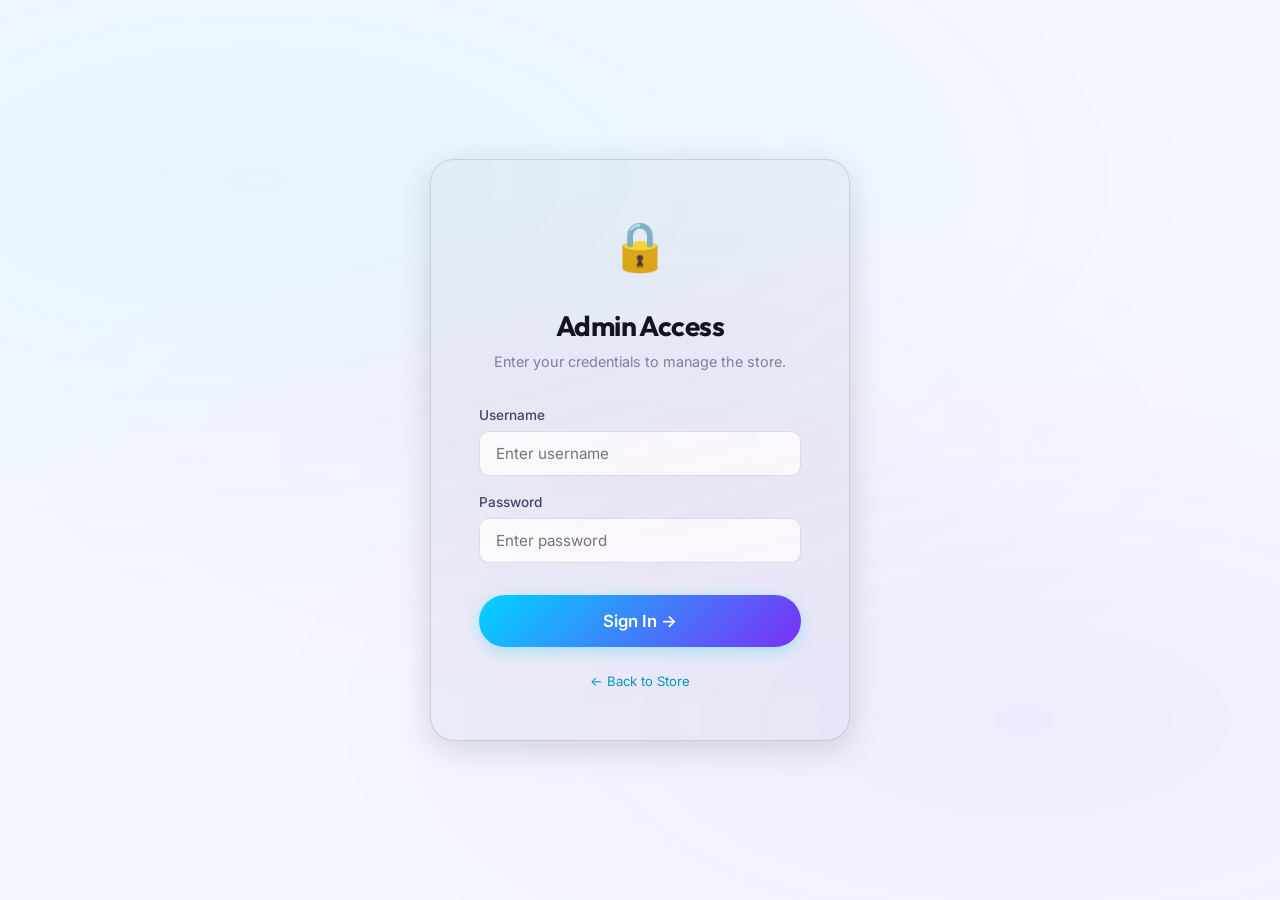
==== commit a6e7e8cd: "Phase 1: Mobile responsive layout + light/dark mode toggle" ====
--- a/admin.html
+++ b/admin.html
@@ -59,9 +59,9 @@
                 <a href="index.html" style="color: var(--text-primary); text-decoration: none;">🧊 3D Print Shop</a>
                 <span class="admin-badge">Admin</span>
             </div>
-            <div style="display:flex; align-items:center; gap:16px;">
-                <span style="color:var(--text-muted); font-size:0.85rem;" id="admin-user-label">Logged in as
-                    Admin</span>
+            <div style="display:flex; align-items:center; gap:12px;">
+                <span style="color:var(--text-muted); font-size:0.85rem;" id="admin-user-label">Logged in as Admin</span>
+                <button class="theme-toggle" id="admin-theme-toggle" title="Toggle light/dark mode" aria-label="Toggle theme">🌙</button>
                 <button class="btn btn-sm btn-secondary" id="logout-btn">Logout</button>
             </div>
         </div>
--- a/css/styles.css
+++ b/css/styles.css
@@ -1,2124 +1,2539 @@
-/* ============================================
-   3D PRINT SHOP — Premium E-Commerce Styles
-   ============================================ */
-
-/* ---------- Google Fonts ---------- */
-@import url('https://fonts.googleapis.com/css2?family=Inter:wght@300;400;500;600;700;800;900&family=Outfit:wght@400;500;600;700;800&display=swap');
-
-/* ---------- CSS Custom Properties ---------- */
-:root {
-    /* Background */
-    --bg-primary: #0B0D17;
-    --bg-secondary: #111427;
-    --bg-card: #161932;
-    --bg-card-hover: #1C2040;
-    --bg-elevated: #1E2148;
-    --bg-glass: rgba(22, 25, 50, 0.7);
-    --bg-glass-light: rgba(255, 255, 255, 0.03);
-
-    /* Borders */
-    --border-subtle: rgba(255, 255, 255, 0.06);
-    --border-light: rgba(255, 255, 255, 0.1);
-    --border-accent: rgba(0, 212, 255, 0.3);
-
-    /* Text */
-    --text-primary: #FFFFFF;
-    --text-secondary: #B0B3C6;
-    --text-muted: #6B6F85;
-    --text-accent: #00D4FF;
-
-    /* Accent Colors */
-    --accent-primary: #00D4FF;
-    --accent-secondary: #7B2FF7;
-    --accent-warm: #FF6B35;
-    --accent-pink: #F72585;
-    --gradient-primary: linear-gradient(135deg, #00D4FF, #7B2FF7);
-    --gradient-warm: linear-gradient(135deg, #FF6B35, #F72585);
-    --gradient-card: linear-gradient(145deg, rgba(22, 25, 50, 0.9), rgba(28, 32, 64, 0.6));
-
-    /* Status */
-    --color-success: #00E676;
-    --color-warning: #FFD600;
-    --color-error: #FF1744;
-    --color-price: #00E676;
-
-    /* Spacing */
-    --space-xs: 4px;
-    --space-sm: 8px;
-    --space-md: 16px;
-    --space-lg: 24px;
-    --space-xl: 32px;
-    --space-2xl: 48px;
-    --space-3xl: 64px;
-    --space-4xl: 96px;
-
-    /* Radius */
-    --radius-sm: 6px;
-    --radius-md: 10px;
-    --radius-lg: 16px;
-    --radius-xl: 24px;
-    --radius-full: 999px;
-
-    /* Shadows */
-    --shadow-sm: 0 2px 8px rgba(0, 0, 0, 0.3);
-    --shadow-md: 0 4px 16px rgba(0, 0, 0, 0.4);
-    --shadow-lg: 0 8px 32px rgba(0, 0, 0, 0.5);
-    --shadow-glow: 0 0 20px rgba(0, 212, 255, 0.15);
-    --shadow-glow-strong: 0 0 40px rgba(0, 212, 255, 0.25);
-
-    /* Typography */
-    --font-body: 'Inter', -apple-system, BlinkMacSystemFont, sans-serif;
-    --font-heading: 'Outfit', 'Inter', sans-serif;
-
-    /* Transitions */
-    --transition-fast: 150ms ease;
-    --transition-base: 250ms ease;
-    --transition-slow: 400ms cubic-bezier(0.4, 0, 0.2, 1);
-    --transition-spring: 500ms cubic-bezier(0.34, 1.56, 0.64, 1);
-
-    /* Z-index */
-    --z-dropdown: 100;
-    --z-modal-backdrop: 500;
-    --z-modal: 600;
-    --z-cart: 700;
-    --z-nav: 800;
-    --z-toast: 900;
-}
-
-/* ---------- Reset & Base ---------- */
-*,
-*::before,
-*::after {
-    margin: 0;
-    padding: 0;
-    box-sizing: border-box;
-}
-
-html {
-    scroll-behavior: smooth;
-    -webkit-font-smoothing: antialiased;
-    -moz-osx-font-smoothing: grayscale;
-}
-
-body {
-    font-family: var(--font-body);
-    background: var(--bg-primary);
-    color: var(--text-primary);
-    line-height: 1.6;
-    overflow-x: hidden;
-    min-height: 100vh;
-}
-
-/* Animated Background */
-body::before {
-    content: '';
-    position: fixed;
-    top: 0;
-    left: 0;
-    width: 100%;
-    height: 100%;
-    background:
-        radial-gradient(ellipse 80% 50% at 20% 20%, rgba(0, 212, 255, 0.06), transparent),
-        radial-gradient(ellipse 60% 40% at 80% 80%, rgba(123, 47, 247, 0.05), transparent),
-        radial-gradient(ellipse 50% 30% at 50% 50%, rgba(247, 37, 133, 0.03), transparent);
-    pointer-events: none;
-    z-index: 0;
-}
-
-a {
-    color: var(--accent-primary);
-    text-decoration: none;
-    transition: color var(--transition-fast);
-}
-
-a:hover {
-    color: var(--text-primary);
-}
-
-img {
-    max-width: 100%;
-    display: block;
-}
-
-button {
-    font-family: var(--font-body);
-    cursor: pointer;
-    border: none;
-    outline: none;
-    background: none;
-    color: inherit;
-}
-
-input,
-textarea,
-select {
-    font-family: var(--font-body);
-    color: var(--text-primary);
-    background: var(--bg-card);
-    border: 1px solid var(--border-light);
-    border-radius: var(--radius-md);
-    padding: 12px 16px;
-    font-size: 0.95rem;
-    transition: border-color var(--transition-fast), box-shadow var(--transition-fast);
-    outline: none;
-}
-
-input:focus,
-textarea:focus,
-select:focus {
-    border-color: var(--accent-primary);
-    box-shadow: 0 0 0 3px rgba(0, 212, 255, 0.15);
-}
-
-select {
-    appearance: none;
-    background-image: url("data:image/svg+xml,%3Csvg width='12' height='8' viewBox='0 0 12 8' fill='none' xmlns='http://www.w3.org/2000/svg'%3E%3Cpath d='M1 1L6 6L11 1' stroke='%238B8FA3' stroke-width='2' stroke-linecap='round'/%3E%3C/svg%3E");
-    background-repeat: no-repeat;
-    background-position: right 14px center;
-    padding-right: 40px;
-}
-
-/* Scrollbar */
-::-webkit-scrollbar {
-    width: 6px;
-    height: 6px;
-}
-
-::-webkit-scrollbar-track {
-    background: var(--bg-primary);
-}
-
-::-webkit-scrollbar-thumb {
-    background: var(--bg-elevated);
-    border-radius: var(--radius-full);
-}
-
-::-webkit-scrollbar-thumb:hover {
-    background: var(--accent-primary);
-}
-
-/* ---------- Typography ---------- */
-h1,
-h2,
-h3,
-h4,
-h5,
-h6 {
-    font-family: var(--font-heading);
-    font-weight: 700;
-    line-height: 1.2;
-    letter-spacing: -0.02em;
-}
-
-h1 {
-    font-size: clamp(2rem, 5vw, 3.5rem);
-}
-
-h2 {
-    font-size: clamp(1.5rem, 3vw, 2.5rem);
-}
-
-h3 {
-    font-size: clamp(1.2rem, 2vw, 1.75rem);
-}
-
-h4 {
-    font-size: 1.25rem;
-}
-
-.gradient-text {
-    background: var(--gradient-primary);
-    -webkit-background-clip: text;
-    -webkit-text-fill-color: transparent;
-    background-clip: text;
-}
-
-/* ---------- Layout ---------- */
-.container {
-    width: 100%;
-    max-width: 1400px;
-    margin: 0 auto;
-    padding: 0 var(--space-lg);
-    position: relative;
-    z-index: 1;
-}
-
-/* ============================================
-   NAVIGATION
-   ============================================ */
-.navbar {
-    position: fixed;
-    top: 0;
-    left: 0;
-    right: 0;
-    z-index: var(--z-nav);
-    padding: var(--space-md) 0;
-    transition: background var(--transition-base), box-shadow var(--transition-base), padding var(--transition-base);
-}
-
-.navbar.scrolled {
-    background: rgba(11, 13, 23, 0.92);
-    backdrop-filter: blur(20px);
-    -webkit-backdrop-filter: blur(20px);
-    box-shadow: 0 1px 0 var(--border-subtle), var(--shadow-md);
-    padding: var(--space-sm) 0;
-}
-
-.navbar .container {
-    display: flex;
-    align-items: center;
-    justify-content: space-between;
-    gap: var(--space-lg);
-}
-
-.nav-brand {
-    display: flex;
-    align-items: center;
-    gap: var(--space-sm);
-    font-family: var(--font-heading);
-    font-weight: 800;
-    font-size: 1.5rem;
-    color: var(--text-primary);
-    text-decoration: none;
-    flex-shrink: 0;
-}
-
-.nav-brand .brand-icon {
-    width: 40px;
-    height: 40px;
-    background: var(--gradient-primary);
-    border-radius: var(--radius-md);
-    display: flex;
-    align-items: center;
-    justify-content: center;
-    font-size: 1.3rem;
-}
-
-.nav-search {
-    flex: 1;
-    max-width: 480px;
-    position: relative;
-}
-
-.nav-search input {
-    width: 100%;
-    padding: 10px 16px 10px 44px;
-    background: var(--bg-glass);
-    border: 1px solid var(--border-subtle);
-    border-radius: var(--radius-full);
-    font-size: 0.9rem;
-    color: var(--text-primary);
-}
-
-.nav-search input::placeholder {
-    color: var(--text-muted);
-}
-
-.nav-search .search-icon {
-    position: absolute;
-    left: 16px;
-    top: 50%;
-    transform: translateY(-50%);
-    color: var(--text-muted);
-    pointer-events: none;
-    font-size: 1rem;
-}
-
-.nav-actions {
-    display: flex;
-    align-items: center;
-    gap: var(--space-md);
-    flex-shrink: 0;
-}
-
-.nav-btn {
-    position: relative;
-    display: flex;
-    align-items: center;
-    gap: var(--space-sm);
-    padding: 10px 16px;
-    border-radius: var(--radius-full);
-    font-size: 0.9rem;
-    font-weight: 500;
-    transition: all var(--transition-fast);
-    color: var(--text-secondary);
-}
-
-.nav-btn:hover {
-    background: var(--bg-glass-light);
-    color: var(--text-primary);
-}
-
-.nav-btn.cart-btn {
-    background: var(--bg-glass);
-    border: 1px solid var(--border-subtle);
-}
-
-.nav-btn.cart-btn:hover {
-    border-color: var(--accent-primary);
-    box-shadow: var(--shadow-glow);
-}
-
-.cart-count {
-    position: absolute;
-    top: -4px;
-    right: -4px;
-    background: var(--accent-warm);
-    color: white;
-    font-size: 0.7rem;
-    font-weight: 700;
-    padding: 2px 6px;
-    border-radius: var(--radius-full);
-    min-width: 18px;
-    text-align: center;
-    line-height: 1.3;
-    display: none;
-}
-
-.cart-count.visible {
-    display: block;
-    animation: popIn 0.3s var(--transition-spring);
-}
-
-.nav-mobile-toggle {
-    display: none;
-    font-size: 1.5rem;
-    padding: 8px;
-    color: var(--text-secondary);
-}
-
-/* ============================================
-   HERO SECTION
-   ============================================ */
-.hero {
-    padding: calc(80px + var(--space-4xl)) 0 var(--space-3xl);
-    text-align: center;
-    position: relative;
-    overflow: hidden;
-}
-
-.hero::before {
-    content: '';
-    position: absolute;
-    top: 50%;
-    left: 50%;
-    transform: translate(-50%, -50%);
-    width: 600px;
-    height: 600px;
-    background: radial-gradient(circle, rgba(0, 212, 255, 0.08), transparent 70%);
-    pointer-events: none;
-    animation: heroGlow 8s ease-in-out infinite alternate;
-}
-
-.hero h1 {
-    margin-bottom: var(--space-md);
-    position: relative;
-}
-
-.hero .subtitle {
-    font-size: clamp(1rem, 2vw, 1.25rem);
-    color: var(--text-secondary);
-    max-width: 600px;
-    margin: 0 auto var(--space-xl);
-    line-height: 1.7;
-}
-
-.hero-cta {
-    display: flex;
-    align-items: center;
-    justify-content: center;
-    gap: var(--space-md);
-    flex-wrap: wrap;
-}
-
-/* Buttons */
-.btn {
-    display: inline-flex;
-    align-items: center;
-    gap: var(--space-sm);
-    padding: 12px 28px;
-    border-radius: var(--radius-full);
-    font-weight: 600;
-    font-size: 0.95rem;
-    transition: all var(--transition-base);
-    position: relative;
-    overflow: hidden;
-}
-
-.btn-primary {
-    background: var(--gradient-primary);
-    color: white;
-    box-shadow: 0 4px 15px rgba(0, 212, 255, 0.3);
-}
-
-.btn-primary:hover {
-    transform: translateY(-2px);
-    box-shadow: 0 6px 25px rgba(0, 212, 255, 0.4);
-}
-
-.btn-primary:active {
-    transform: translateY(0);
-}
-
-.btn-secondary {
-    background: var(--bg-glass);
-    border: 1px solid var(--border-light);
-    color: var(--text-primary);
-    backdrop-filter: blur(10px);
-}
-
-.btn-secondary:hover {
-    border-color: var(--accent-primary);
-    box-shadow: var(--shadow-glow);
-    transform: translateY(-2px);
-}
-
-.btn-sm {
-    padding: 8px 18px;
-    font-size: 0.85rem;
-}
-
-.btn-lg {
-    padding: 16px 36px;
-    font-size: 1.05rem;
-}
-
-.btn-icon {
-    padding: 10px;
-    border-radius: var(--radius-md);
-}
-
-.btn-danger {
-    background: rgba(255, 23, 68, 0.15);
-    border: 1px solid rgba(255, 23, 68, 0.3);
-    color: var(--color-error);
-}
-
-.btn-danger:hover {
-    background: rgba(255, 23, 68, 0.25);
-}
-
-/* ============================================
-   CATEGORY FILTER
-   ============================================ */
-.filter-section {
-    padding: var(--space-lg) 0;
-    position: sticky;
-    top: 65px;
-    z-index: var(--z-dropdown);
-    background: rgba(11, 13, 23, 0.85);
-    backdrop-filter: blur(15px);
-    -webkit-backdrop-filter: blur(15px);
-    border-bottom: 1px solid var(--border-subtle);
-}
-
-.filter-bar {
-    display: flex;
-    align-items: center;
-    gap: var(--space-sm);
-    overflow-x: auto;
-    padding-bottom: var(--space-xs);
-    scrollbar-width: none;
-    -ms-overflow-style: none;
-}
-
-.filter-bar::-webkit-scrollbar {
-    display: none;
-}
-
-.filter-chip {
-    display: flex;
-    align-items: center;
-    gap: 6px;
-    padding: 8px 20px;
-    border-radius: var(--radius-full);
-    font-size: 0.88rem;
-    font-weight: 500;
-    white-space: nowrap;
-    border: 1px solid var(--border-subtle);
-    background: var(--bg-glass);
-    color: var(--text-secondary);
-    transition: all var(--transition-fast);
-    cursor: pointer;
-}
-
-.filter-chip:hover {
-    border-color: var(--border-light);
-    color: var(--text-primary);
-    background: var(--bg-card);
-}
-
-.filter-chip.active {
-    background: var(--gradient-primary);
-    border-color: transparent;
-    color: white;
-    box-shadow: 0 2px 12px rgba(0, 212, 255, 0.3);
-}
-
-.filter-chip .chip-icon {
-    font-size: 1.1rem;
-}
-
-.filter-chip .chip-count {
-    font-size: 0.75rem;
-    background: rgba(255, 255, 255, 0.15);
-    padding: 1px 7px;
-    border-radius: var(--radius-full);
-    margin-left: 2px;
-}
-
-.filter-chip.active .chip-count {
-    background: rgba(255, 255, 255, 0.25);
-}
-
-/* ============================================
-   PRODUCT GRID
-   ============================================ */
-.products-section {
-    padding: var(--space-2xl) 0 var(--space-4xl);
-}
-
-.section-header {
-    display: flex;
-    align-items: center;
-    justify-content: space-between;
-    margin-bottom: var(--space-xl);
-}
-
-.section-header h2 {
-    display: flex;
-    align-items: center;
-    gap: var(--space-sm);
-}
-
-.product-count {
-    font-size: 0.9rem;
-    color: var(--text-muted);
-    font-weight: 400;
-}
-
-.sort-select {
-    padding: 8px 36px 8px 14px;
-    font-size: 0.85rem;
-    border-radius: var(--radius-full);
-    background-color: var(--bg-glass);
-    border: 1px solid var(--border-subtle);
-}
-
-.products-grid {
-    display: grid;
-    grid-template-columns: repeat(auto-fill, minmax(300px, 1fr));
-    gap: var(--space-lg);
-}
-
-/* ---------- Product Card ---------- */
-.product-card {
-    position: relative;
-    background: var(--gradient-card);
-    border: 1px solid var(--border-subtle);
-    border-radius: var(--radius-lg);
-    overflow: hidden;
-    cursor: pointer;
-    transition: all var(--transition-slow);
-}
-
-.product-card:hover {
-    transform: translateY(-6px);
-    border-color: rgba(0, 212, 255, 0.2);
-    box-shadow: var(--shadow-lg), var(--shadow-glow);
-}
-
-.product-card-preview {
-    position: relative;
-    height: 240px;
-    background: var(--bg-secondary);
-    overflow: hidden;
-    display: flex;
-    align-items: center;
-    justify-content: center;
-}
-
-.product-card-preview canvas {
-    width: 100% !important;
-    height: 100% !important;
-}
-
-.product-card-preview .preview-overlay {
-    position: absolute;
-    inset: 0;
-    background: linear-gradient(to top, var(--bg-card) 0%, transparent 40%);
-    pointer-events: none;
-}
-
-.product-card-badge {
-    position: absolute;
-    top: var(--space-md);
-    left: var(--space-md);
-    padding: 4px 12px;
-    border-radius: var(--radius-full);
-    font-size: 0.75rem;
-    font-weight: 600;
-    text-transform: uppercase;
-    letter-spacing: 0.05em;
-    z-index: 2;
-}
-
-.badge-new {
-    background: var(--gradient-primary);
-    color: white;
-}
-
-.badge-popular {
-    background: var(--gradient-warm);
-    color: white;
-}
-
-.badge-custom {
-    background: linear-gradient(135deg, #FFD600, #FF6B35);
-    color: #1a1a24;
-}
-
-.product-card-info {
-    padding: var(--space-lg);
-}
-
-.product-card-category {
-    font-size: 0.78rem;
-    text-transform: uppercase;
-    letter-spacing: 0.08em;
-    color: var(--accent-primary);
-    font-weight: 600;
-    margin-bottom: var(--space-xs);
-}
-
-.product-card-name {
-    font-family: var(--font-heading);
-    font-size: 1.15rem;
-    font-weight: 600;
-    margin-bottom: var(--space-sm);
-    color: var(--text-primary);
-    transition: color var(--transition-fast);
-}
-
-.product-card:hover .product-card-name {
-    color: var(--accent-primary);
-}
-
-.product-card-desc {
-    font-size: 0.85rem;
-    color: var(--text-secondary);
-    line-height: 1.5;
-    margin-bottom: var(--space-md);
-    display: -webkit-box;
-    -webkit-line-clamp: 2;
-    line-clamp: 2;
-    -webkit-box-orient: vertical;
-    overflow: hidden;
-}
-
-.product-card-footer {
-    display: flex;
-    align-items: center;
-    justify-content: space-between;
-}
-
-.product-card-price {
-    font-family: var(--font-heading);
-    font-size: 1.35rem;
-    font-weight: 700;
-    color: var(--color-price);
-}
-
-.product-card-price .price-label {
-    font-size: 0.75rem;
-    color: var(--text-muted);
-    font-weight: 400;
-    display: block;
-    font-family: var(--font-body);
-}
-
-.product-card-action {
-    padding: 10px 18px;
-    border-radius: var(--radius-full);
-    background: var(--bg-elevated);
-    border: 1px solid var(--border-light);
-    font-size: 0.85rem;
-    font-weight: 500;
-    color: var(--text-primary);
-    transition: all var(--transition-fast);
-}
-
-.product-card:hover .product-card-action {
-    background: var(--gradient-primary);
-    border-color: transparent;
-    box-shadow: 0 2px 12px rgba(0, 212, 255, 0.3);
-}
-
-/* ============================================
-   CUSTOM ORDER CARD
-   ============================================ */
-.custom-order-card {
-    background: linear-gradient(145deg, rgba(255, 107, 53, 0.08), rgba(247, 37, 133, 0.05));
-    border: 1px solid rgba(255, 107, 53, 0.2);
-    border-radius: var(--radius-lg);
-    padding: var(--space-2xl);
-    text-align: center;
-    cursor: pointer;
-    transition: all var(--transition-slow);
-    grid-column: 1 / -1;
-}
-
-.custom-order-card:hover {
-    border-color: rgba(255, 107, 53, 0.4);
-    box-shadow: 0 8px 32px rgba(255, 107, 53, 0.15);
-    transform: translateY(-4px);
-}
-
-.custom-order-card .custom-icon {
-    font-size: 3rem;
-    margin-bottom: var(--space-md);
-    display: block;
-}
-
-.custom-order-card h3 {
-    margin-bottom: var(--space-sm);
-    font-size: 1.5rem;
-}
-
-.custom-order-card p {
-    color: var(--text-secondary);
-    max-width: 500px;
-    margin: 0 auto var(--space-lg);
-}
-
-/* ============================================
-   PRODUCT MODAL
-   ============================================ */
-.modal-backdrop {
-    position: fixed;
-    inset: 0;
-    background: rgba(0, 0, 0, 0.7);
-    backdrop-filter: blur(8px);
-    -webkit-backdrop-filter: blur(8px);
-    z-index: var(--z-modal-backdrop);
-    opacity: 0;
-    pointer-events: none;
-    transition: opacity var(--transition-base);
-}
-
-.modal-backdrop.active {
-    opacity: 1;
-    pointer-events: all;
-}
-
-.product-modal {
-    position: fixed;
-    top: 50%;
-    left: 50%;
-    transform: translate(-50%, -50%) scale(0.95);
-    width: 95vw;
-    max-width: 1100px;
-    max-height: 90vh;
-    background: var(--bg-secondary);
-    border: 1px solid var(--border-light);
-    border-radius: var(--radius-xl);
-    z-index: var(--z-modal);
-    opacity: 0;
-    pointer-events: none;
-    transition: all var(--transition-slow);
-    overflow: hidden;
-    display: flex;
-    flex-direction: row;
-}
-
-.product-modal.active {
-    opacity: 1;
-    pointer-events: all;
-    transform: translate(-50%, -50%) scale(1);
-}
-
-.modal-close {
-    position: absolute;
-    top: var(--space-md);
-    right: var(--space-md);
-    width: 40px;
-    height: 40px;
-    border-radius: var(--radius-full);
-    background: var(--bg-glass);
-    border: 1px solid var(--border-subtle);
-    color: var(--text-secondary);
-    font-size: 1.2rem;
-    display: flex;
-    align-items: center;
-    justify-content: center;
-    z-index: 10;
-    transition: all var(--transition-fast);
-    backdrop-filter: blur(10px);
-}
-
-.modal-close:hover {
-    background: var(--color-error);
-    border-color: var(--color-error);
-    color: white;
-}
-
-/* Viewer Side */
-.modal-viewer {
-    flex: 1;
-    min-height: 400px;
-    background: var(--bg-primary);
-    position: relative;
-    display: flex;
-    align-items: center;
-    justify-content: center;
-}
-
-.modal-viewer canvas {
-    width: 100% !important;
-    height: 100% !important;
-}
-
-.viewer-hint {
-    position: absolute;
-    bottom: var(--space-md);
-    left: 50%;
-    transform: translateX(-50%);
-    font-size: 0.8rem;
-    color: var(--text-muted);
-    background: var(--bg-glass);
-    padding: 6px 16px;
-    border-radius: var(--radius-full);
-    backdrop-filter: blur(10px);
-    pointer-events: none;
-    display: flex;
-    align-items: center;
-    gap: 6px;
-}
-
-/* Details Side */
-.modal-details {
-    width: 420px;
-    padding: var(--space-xl);
-    overflow-y: auto;
-    display: flex;
-    flex-direction: column;
-    gap: var(--space-lg);
-}
-
-.modal-category {
-    font-size: 0.8rem;
-    text-transform: uppercase;
-    letter-spacing: 0.1em;
-    color: var(--accent-primary);
-    font-weight: 600;
-}
-
-.modal-title {
-    font-size: 1.75rem;
-    font-weight: 700;
-    line-height: 1.2;
-}
-
-.modal-description {
-    color: var(--text-secondary);
-    font-size: 0.95rem;
-    line-height: 1.6;
-}
-
-.modal-dimensions {
-    display: flex;
-    gap: var(--space-md);
-}
-
-.dimension-item {
-    flex: 1;
-    text-align: center;
-    padding: var(--space-sm) var(--space-md);
-    background: var(--bg-card);
-    border-radius: var(--radius-md);
-    border: 1px solid var(--border-subtle);
-}
-
-.dimension-item .dim-label {
-    font-size: 0.7rem;
-    text-transform: uppercase;
-    letter-spacing: 0.05em;
-    color: var(--text-muted);
-    margin-bottom: 2px;
-}
-
-.dimension-item .dim-value {
-    font-weight: 600;
-    font-size: 0.95rem;
-}
-
-/* Color Picker */
-.option-group {
-    display: flex;
-    flex-direction: column;
-    gap: var(--space-sm);
-}
-
-.option-label {
-    font-size: 0.85rem;
-    font-weight: 600;
-    color: var(--text-secondary);
-    display: flex;
-    align-items: center;
-    gap: var(--space-sm);
-}
-
-.option-label .selected-value {
-    color: var(--accent-primary);
-    font-weight: 400;
-}
-
-.color-options {
-    display: flex;
-    gap: var(--space-sm);
-    flex-wrap: wrap;
-}
-
-.color-swatch {
-    width: 36px;
-    height: 36px;
-    border-radius: var(--radius-full);
-    border: 2px solid transparent;
-    cursor: pointer;
-    transition: all var(--transition-fast);
-    position: relative;
-}
-
-.color-swatch:hover {
-    transform: scale(1.15);
-}
-
-.color-swatch.active {
-    border-color: var(--text-primary);
-    box-shadow: 0 0 0 3px var(--bg-secondary), 0 0 0 5px var(--accent-primary);
-}
-
-/* Material Selector */
-.material-options {
-    display: flex;
-    flex-direction: column;
-    gap: var(--space-sm);
-}
-
-.material-option {
-    display: flex;
-    align-items: center;
-    gap: var(--space-md);
-    padding: 12px 16px;
-    background: var(--bg-card);
-    border: 1px solid var(--border-subtle);
-    border-radius: var(--radius-md);
-    cursor: pointer;
-    transition: all var(--transition-fast);
-}
-
-.material-option:hover {
-    border-color: var(--border-light);
-    background: var(--bg-card-hover);
-}
-
-.material-option.active {
-    border-color: var(--accent-primary);
-    background: rgba(0, 212, 255, 0.06);
-    box-shadow: inset 0 0 0 1px rgba(0, 212, 255, 0.15);
-}
-
-.material-radio {
-    width: 18px;
-    height: 18px;
-    border-radius: var(--radius-full);
-    border: 2px solid var(--border-light);
-    flex-shrink: 0;
-    position: relative;
-    transition: border-color var(--transition-fast);
-}
-
-.material-option.active .material-radio {
-    border-color: var(--accent-primary);
-}
-
-.material-option.active .material-radio::after {
-    content: '';
-    position: absolute;
-    top: 3px;
-    left: 3px;
-    right: 3px;
-    bottom: 3px;
-    background: var(--accent-primary);
-    border-radius: var(--radius-full);
-}
-
-.material-info {
-    flex: 1;
-}
-
-.material-name {
-    font-weight: 600;
-    font-size: 0.9rem;
-}
-
-.material-desc {
-    font-size: 0.78rem;
-    color: var(--text-muted);
-}
-
-.material-price {
-    font-weight: 600;
-    font-size: 0.95rem;
-    color: var(--color-price);
-    white-space: nowrap;
-}
-
-/* Quantity */
-.quantity-selector {
-    display: flex;
-    align-items: center;
-    gap: var(--space-md);
-}
-
-.qty-controls {
-    display: flex;
-    align-items: center;
-    background: var(--bg-card);
-    border: 1px solid var(--border-subtle);
-    border-radius: var(--radius-md);
-    overflow: hidden;
-}
-
-.qty-btn {
-    width: 40px;
-    height: 40px;
-    display: flex;
-    align-items: center;
-    justify-content: center;
-    font-size: 1.2rem;
-    color: var(--text-secondary);
-    transition: all var(--transition-fast);
-}
-
-.qty-btn:hover {
-    background: var(--bg-elevated);
-    color: var(--text-primary);
-}
-
-.qty-value {
-    width: 50px;
-    text-align: center;
-    font-weight: 600;
-    font-size: 1rem;
-    border: none;
-    background: none;
-    color: var(--text-primary);
-}
-
-/* Price Display */
-.modal-price-section {
-    display: flex;
-    align-items: center;
-    justify-content: space-between;
-    padding: var(--space-lg);
-    background: var(--bg-card);
-    border-radius: var(--radius-lg);
-    border: 1px solid var(--border-subtle);
-}
-
-.modal-total-label {
-    font-size: 0.85rem;
-    color: var(--text-muted);
-}
-
-.modal-total-price {
-    font-family: var(--font-heading);
-    font-size: 2rem;
-    font-weight: 800;
-    color: var(--color-price);
-}
-
-.modal-add-cart {
-    width: 100%;
-    padding: 16px;
-    border-radius: var(--radius-lg);
-    background: var(--gradient-primary);
-    color: white;
-    font-weight: 700;
-    font-size: 1.05rem;
-    box-shadow: 0 4px 20px rgba(0, 212, 255, 0.3);
-    transition: all var(--transition-base);
-    display: flex;
-    align-items: center;
-    justify-content: center;
-    gap: var(--space-sm);
-}
-
-.modal-add-cart:hover {
-    transform: translateY(-2px);
-    box-shadow: 0 6px 30px rgba(0, 212, 255, 0.4);
-}
-
-.modal-add-cart:active {
-    transform: translateY(0);
-}
-
-/* ============================================
-   CUSTOM ORDER MODAL
-   ============================================ */
-.custom-modal {
-    position: fixed;
-    top: 50%;
-    left: 50%;
-    transform: translate(-50%, -50%) scale(0.95);
-    width: 95vw;
-    max-width: 650px;
-    max-height: 90vh;
-    background: var(--bg-secondary);
-    border: 1px solid var(--border-light);
-    border-radius: var(--radius-xl);
-    z-index: var(--z-modal);
-    opacity: 0;
-    pointer-events: none;
-    transition: all var(--transition-slow);
-    overflow-y: auto;
-    padding: var(--space-xl);
-}
-
-.custom-modal.active {
-    opacity: 1;
-    pointer-events: all;
-    transform: translate(-50%, -50%) scale(1);
-}
-
-.custom-modal h2 {
-    margin-bottom: var(--space-sm);
-}
-
-.custom-modal .modal-subtitle {
-    color: var(--text-secondary);
-    margin-bottom: var(--space-xl);
-    font-size: 0.95rem;
-}
-
-.upload-zone {
-    border: 2px dashed var(--border-light);
-    border-radius: var(--radius-lg);
-    padding: var(--space-2xl);
-    text-align: center;
-    transition: all var(--transition-base);
-    cursor: pointer;
-    margin-bottom: var(--space-lg);
-}
-
-.upload-zone:hover,
-.upload-zone.drag-over {
-    border-color: var(--accent-primary);
-    background: rgba(0, 212, 255, 0.04);
-}
-
-.upload-zone .upload-icon {
-    font-size: 3rem;
-    margin-bottom: var(--space-md);
-    display: block;
-}
-
-.upload-zone .upload-text {
-    font-weight: 600;
-    margin-bottom: var(--space-xs);
-}
-
-.upload-zone .upload-hint {
-    font-size: 0.85rem;
-    color: var(--text-muted);
-}
-
-.upload-zone input[type="file"] {
-    display: none;
-}
-
-.upload-file-info {
-    display: none;
-    align-items: center;
-    gap: var(--space-md);
-    padding: var(--space-md);
-    background: var(--bg-card);
-    border-radius: var(--radius-md);
-    border: 1px solid var(--border-subtle);
-    margin-bottom: var(--space-lg);
-}
-
-.upload-file-info.visible {
-    display: flex;
-}
-
-.upload-file-info .file-icon {
-    font-size: 1.5rem;
-}
-
-.upload-file-info .file-name {
-    flex: 1;
-    font-weight: 500;
-    font-size: 0.9rem;
-}
-
-.upload-file-info .file-size {
-    color: var(--text-muted);
-    font-size: 0.8rem;
-}
-
-.upload-file-info .file-remove {
-    color: var(--text-muted);
-    cursor: pointer;
-    font-size: 1.2rem;
-    padding: 4px;
-}
-
-.upload-file-info .file-remove:hover {
-    color: var(--color-error);
-}
-
-.custom-form-grid {
-    display: grid;
-    grid-template-columns: 1fr 1fr;
-    gap: var(--space-md);
-    margin-bottom: var(--space-lg);
-}
-
-.form-group {
-    display: flex;
-    flex-direction: column;
-    gap: var(--space-xs);
-}
-
-.form-group.full-width {
-    grid-column: 1 / -1;
-}
-
-.form-group label {
-    font-size: 0.85rem;
-    font-weight: 500;
-    color: var(--text-secondary);
-}
-
-.form-group textarea {
-    min-height: 80px;
-    resize: vertical;
-}
-
-.estimate-result {
-    display: none;
-    padding: var(--space-lg);
-    background: rgba(0, 230, 118, 0.06);
-    border: 1px solid rgba(0, 230, 118, 0.2);
-    border-radius: var(--radius-lg);
-    margin-top: var(--space-lg);
-    text-align: center;
-}
-
-.estimate-result.visible {
-    display: block;
-    animation: slideUp 0.4s ease;
-}
-
-.estimate-result .estimate-label {
-    font-size: 0.85rem;
-    color: var(--text-secondary);
-    margin-bottom: var(--space-sm);
-}
-
-.estimate-result .estimate-price {
-    font-family: var(--font-heading);
-    font-size: 2.5rem;
-    font-weight: 800;
-    color: var(--color-price);
-}
-
-.estimate-result .estimate-note {
-    font-size: 0.8rem;
-    color: var(--text-muted);
-    margin-top: var(--space-sm);
-}
-
-/* ============================================
-   CART DRAWER
-   ============================================ */
-.cart-drawer {
-    position: fixed;
-    top: 0;
-    right: -480px;
-    width: 460px;
-    max-width: 100vw;
-    height: 100vh;
-    background: var(--bg-secondary);
-    border-left: 1px solid var(--border-subtle);
-    z-index: var(--z-cart);
-    transition: right var(--transition-slow);
-    display: flex;
-    flex-direction: column;
-    box-shadow: -10px 0 40px rgba(0, 0, 0, 0.5);
-}
-
-.cart-drawer.open {
-    right: 0;
-}
-
-.cart-drawer-header {
-    display: flex;
-    align-items: center;
-    justify-content: space-between;
-    padding: var(--space-lg) var(--space-xl);
-    border-bottom: 1px solid var(--border-subtle);
-}
-
-.cart-drawer-header h3 {
-    display: flex;
-    align-items: center;
-    gap: var(--space-sm);
-}
-
-.cart-drawer-close {
-    width: 36px;
-    height: 36px;
-    border-radius: var(--radius-full);
-    display: flex;
-    align-items: center;
-    justify-content: center;
-    color: var(--text-muted);
-    transition: all var(--transition-fast);
-}
-
-.cart-drawer-close:hover {
-    background: var(--bg-card);
-    color: var(--text-primary);
-}
-
-.cart-items {
-    flex: 1;
-    overflow-y: auto;
-    padding: var(--space-md) var(--space-xl);
-}
-
-.cart-empty {
-    text-align: center;
-    padding: var(--space-3xl) var(--space-lg);
-    color: var(--text-muted);
-}
-
-.cart-empty .empty-icon {
-    font-size: 3rem;
-    margin-bottom: var(--space-md);
-    display: block;
-}
-
-.cart-item {
-    display: flex;
-    gap: var(--space-md);
-    padding: var(--space-md) 0;
-    border-bottom: 1px solid var(--border-subtle);
-    animation: slideUp 0.3s ease;
-}
-
-.cart-item-color {
-    width: 60px;
-    height: 60px;
-    border-radius: var(--radius-md);
-    flex-shrink: 0;
-}
-
-.cart-item-details {
-    flex: 1;
-    min-width: 0;
-}
-
-.cart-item-name {
-    font-weight: 600;
-    font-size: 0.95rem;
-    margin-bottom: 2px;
-    white-space: nowrap;
-    overflow: hidden;
-    text-overflow: ellipsis;
-}
-
-.cart-item-meta {
-    font-size: 0.8rem;
-    color: var(--text-muted);
-}
-
-.cart-item-bottom {
-    display: flex;
-    align-items: center;
-    justify-content: space-between;
-    margin-top: var(--space-sm);
-}
-
-.cart-item-price {
-    font-weight: 700;
-    color: var(--color-price);
-}
-
-.cart-item-remove {
-    font-size: 0.8rem;
-    color: var(--text-muted);
-    cursor: pointer;
-    padding: 4px 8px;
-    border-radius: var(--radius-sm);
-    transition: all var(--transition-fast);
-}
-
-.cart-item-remove:hover {
-    color: var(--color-error);
-    background: rgba(255, 23, 68, 0.1);
-}
-
-.cart-drawer-footer {
-    padding: var(--space-lg) var(--space-xl);
-    border-top: 1px solid var(--border-subtle);
-    background: var(--bg-card);
-}
-
-.cart-subtotal {
-    display: flex;
-    justify-content: space-between;
-    margin-bottom: var(--space-md);
-    font-size: 1.1rem;
-}
-
-.cart-subtotal .subtotal-value {
-    font-weight: 700;
-    font-size: 1.25rem;
-    color: var(--color-price);
-}
-
-.cart-checkout-btn {
-    width: 100%;
-    padding: 16px;
-    border-radius: var(--radius-lg);
-    background: var(--gradient-primary);
-    color: white;
-    font-weight: 700;
-    font-size: 1rem;
-    transition: all var(--transition-base);
-    display: flex;
-    align-items: center;
-    justify-content: center;
-    gap: var(--space-sm);
-}
-
-.cart-checkout-btn:hover {
-    box-shadow: 0 4px 20px rgba(0, 212, 255, 0.35);
-    transform: translateY(-1px);
-}
-
-/* ============================================
-   TOAST NOTIFICATION
-   ============================================ */
-.toast-container {
-    position: fixed;
-    bottom: var(--space-xl);
-    right: var(--space-xl);
-    z-index: var(--z-toast);
-    display: flex;
-    flex-direction: column;
-    gap: var(--space-sm);
-}
-
-.toast {
-    display: flex;
-    align-items: center;
-    gap: var(--space-md);
-    padding: var(--space-md) var(--space-lg);
-    background: var(--bg-elevated);
-    border: 1px solid var(--border-light);
-    border-radius: var(--radius-lg);
-    box-shadow: var(--shadow-lg);
-    font-size: 0.9rem;
-    animation: toastIn 0.4s ease;
-    min-width: 280px;
-    backdrop-filter: blur(20px);
-}
-
-.toast.toast-exit {
-    animation: toastOut 0.3s ease forwards;
-}
-
-.toast-icon {
-    font-size: 1.3rem;
-}
-
-.toast-message {
-    flex: 1;
-}
-
-/* ============================================
-   FOOTER
-   ============================================ */
-.site-footer {
-    border-top: 1px solid var(--border-subtle);
-    padding: var(--space-2xl) 0;
-    color: var(--text-muted);
-    font-size: 0.85rem;
-    text-align: center;
-    position: relative;
-    z-index: 1;
-}
-
-.footer-content {
-    display: flex;
-    align-items: center;
-    justify-content: space-between;
-    flex-wrap: wrap;
-    gap: var(--space-md);
-}
-
-.footer-links {
-    display: flex;
-    gap: var(--space-lg);
-}
-
-.footer-links a {
-    color: var(--text-muted);
-    transition: color var(--transition-fast);
-}
-
-.footer-links a:hover {
-    color: var(--accent-primary);
-}
-
-/* ============================================
-   ADMIN STYLES
-   ============================================ */
-.admin-login-container {
-    min-height: 100vh;
-    display: flex;
-    align-items: center;
-    justify-content: center;
-    padding: var(--space-xl);
-}
-
-.admin-login-card {
-    width: 100%;
-    max-width: 420px;
-    background: var(--bg-secondary);
-    border: 1px solid var(--border-light);
-    border-radius: var(--radius-xl);
-    padding: var(--space-2xl);
-    box-shadow: var(--shadow-lg);
-}
-
-.admin-login-card h1 {
-    text-align: center;
-    font-size: 1.75rem;
-    margin-bottom: var(--space-sm);
-}
-
-.admin-login-card .login-subtitle {
-    text-align: center;
-    color: var(--text-muted);
-    margin-bottom: var(--space-xl);
-    font-size: 0.9rem;
-}
-
-.admin-login-card .form-group {
-    margin-bottom: var(--space-md);
-}
-
-.admin-login-card input {
-    width: 100%;
-}
-
-.admin-login-card .btn {
-    width: 100%;
-    justify-content: center;
-    margin-top: var(--space-md);
-}
-
-.login-error {
-    display: none;
-    color: var(--color-error);
-    font-size: 0.85rem;
-    text-align: center;
-    margin-top: var(--space-md);
-    padding: var(--space-sm) var(--space-md);
-    background: rgba(255, 23, 68, 0.1);
-    border-radius: var(--radius-md);
-}
-
-.login-error.visible {
-    display: block;
-}
-
-/* Admin Dashboard */
-.admin-dashboard {
-    display: none;
-    padding-top: 80px;
-}
-
-.admin-dashboard.active {
-    display: block;
-}
-
-.admin-nav {
-    position: fixed;
-    top: 0;
-    left: 0;
-    right: 0;
-    background: var(--bg-secondary);
-    border-bottom: 1px solid var(--border-subtle);
-    z-index: var(--z-nav);
-    padding: var(--space-md) var(--space-xl);
-    display: flex;
-    align-items: center;
-    justify-content: space-between;
-}
-
-.admin-nav-brand {
-    font-family: var(--font-heading);
-    font-weight: 700;
-    font-size: 1.2rem;
-    display: flex;
-    align-items: center;
-    gap: var(--space-sm);
-}
-
-.admin-nav-brand .admin-badge {
-    font-size: 0.7rem;
-    padding: 2px 8px;
-    background: var(--gradient-warm);
-    border-radius: var(--radius-full);
-    font-weight: 600;
-    text-transform: uppercase;
-    letter-spacing: 0.05em;
-}
-
-.admin-tabs {
-    display: flex;
-    gap: var(--space-sm);
-    padding: 0 var(--space-xl);
-    margin-bottom: var(--space-xl);
-}
-
-.admin-tab {
-    padding: 10px 24px;
-    border-radius: var(--radius-full);
-    font-size: 0.9rem;
-    font-weight: 500;
-    color: var(--text-secondary);
-    border: 1px solid transparent;
-    transition: all var(--transition-fast);
-}
-
-.admin-tab:hover {
-    color: var(--text-primary);
-    background: var(--bg-card);
-}
-
-.admin-tab.active {
-    background: var(--gradient-primary);
-    color: white;
-}
-
-.admin-content {
-    padding: 0 var(--space-xl) var(--space-2xl);
-}
-
-.admin-section {
-    display: none;
-}
-
-.admin-section.active {
-    display: block;
-}
-
-.admin-card {
-    background: var(--bg-card);
-    border: 1px solid var(--border-subtle);
-    border-radius: var(--radius-lg);
-    padding: var(--space-xl);
-    margin-bottom: var(--space-lg);
-}
-
-.admin-card h3 {
-    margin-bottom: var(--space-lg);
-    display: flex;
-    align-items: center;
-    gap: var(--space-sm);
-}
-
-.admin-table {
-    width: 100%;
-    border-collapse: collapse;
-}
-
-.admin-table th,
-.admin-table td {
-    padding: 12px 16px;
-    text-align: left;
-    border-bottom: 1px solid var(--border-subtle);
-}
-
-.admin-table th {
-    font-size: 0.8rem;
-    text-transform: uppercase;
-    letter-spacing: 0.05em;
-    color: var(--text-muted);
-    font-weight: 600;
-}
-
-.admin-table td {
-    font-size: 0.9rem;
-}
-
-.admin-table tr:hover {
-    background: var(--bg-card-hover);
-}
-
-.admin-table input {
-    width: 100px;
-    padding: 6px 10px;
-    font-size: 0.9rem;
-    text-align: right;
-}
-
-.admin-table .material-tag {
-    display: inline-flex;
-    align-items: center;
-    padding: 4px 10px;
-    background: var(--bg-elevated);
-    border-radius: var(--radius-full);
-    font-size: 0.8rem;
-    font-weight: 500;
-}
-
-/* Admin Stats */
-.admin-stats {
-    display: grid;
-    grid-template-columns: repeat(auto-fit, minmax(200px, 1fr));
-    gap: var(--space-md);
-    margin-bottom: var(--space-xl);
-}
-
-.stat-card {
-    background: var(--bg-card);
-    border: 1px solid var(--border-subtle);
-    border-radius: var(--radius-lg);
-    padding: var(--space-lg);
-    text-align: center;
-}
-
-.stat-card .stat-value {
-    font-family: var(--font-heading);
-    font-size: 2rem;
-    font-weight: 700;
-    color: var(--accent-primary);
-}
-
-.stat-card .stat-label {
-    font-size: 0.8rem;
-    color: var(--text-muted);
-    text-transform: uppercase;
-    letter-spacing: 0.05em;
-    margin-top: var(--space-xs);
-}
-
-/* ============================================
-   ANIMATIONS
-   ============================================ */
-@keyframes heroGlow {
-    0% {
-        transform: translate(-50%, -50%) scale(1);
-        opacity: 0.5;
-    }
-
-    100% {
-        transform: translate(-50%, -50%) scale(1.3);
-        opacity: 1;
-    }
-}
-
-@keyframes popIn {
-    0% {
-        transform: scale(0);
-    }
-
-    100% {
-        transform: scale(1);
-    }
-}
-
-@keyframes slideUp {
-    from {
-        opacity: 0;
-        transform: translateY(16px);
-    }
-
-    to {
-        opacity: 1;
-        transform: translateY(0);
-    }
-}
-
-@keyframes toastIn {
-    from {
-        opacity: 0;
-        transform: translateX(100px);
-    }
-
-    to {
-        opacity: 1;
-        transform: translateX(0);
-    }
-}
-
-@keyframes toastOut {
-    from {
-        opacity: 1;
-        transform: translateX(0);
-    }
-
-    to {
-        opacity: 0;
-        transform: translateX(100px);
-    }
-}
-
-@keyframes fadeInUp {
-    from {
-        opacity: 0;
-        transform: translateY(30px);
-    }
-
-    to {
-        opacity: 1;
-        transform: translateY(0);
-    }
-}
-
-@keyframes spin {
-    to {
-        transform: rotate(360deg);
-    }
-}
-
-.animate-in {
-    animation: fadeInUp 0.5s ease both;
-}
-
-/* Staggered animations for grid items */
-.product-card:nth-child(1) {
-    animation-delay: 0.05s;
-}
-
-.product-card:nth-child(2) {
-    animation-delay: 0.1s;
-}
-
-.product-card:nth-child(3) {
-    animation-delay: 0.15s;
-}
-
-.product-card:nth-child(4) {
-    animation-delay: 0.2s;
-}
-
-.product-card:nth-child(5) {
-    animation-delay: 0.25s;
-}
-
-.product-card:nth-child(6) {
-    animation-delay: 0.3s;
-}
-
-.product-card:nth-child(7) {
-    animation-delay: 0.35s;
-}
-
-.product-card:nth-child(8) {
-    animation-delay: 0.4s;
-}
-
-.product-card:nth-child(9) {
-    animation-delay: 0.45s;
-}
-
-.product-card:nth-child(10) {
-    animation-delay: 0.5s;
-}
-
-/* Loader */
-.loader {
-    width: 40px;
-    height: 40px;
-    border: 3px solid var(--border-subtle);
-    border-top-color: var(--accent-primary);
-    border-radius: 50%;
-    animation: spin 0.8s linear infinite;
-}
-
-/* ============================================
-   RESPONSIVE
-   ============================================ */
-@media (max-width: 1024px) {
-    .product-modal {
-        flex-direction: column;
-        max-height: 95vh;
-        overflow-y: auto;
-    }
-
-    .modal-viewer {
-        min-height: 300px;
-        max-height: 350px;
-    }
-
-    .modal-details {
-        width: 100%;
-    }
-}
-
-@media (max-width: 768px) {
-    :root {
-        --space-lg: 16px;
-        --space-xl: 24px;
-        --space-2xl: 32px;
-        --space-3xl: 48px;
-        --space-4xl: 64px;
-    }
-
-    .nav-search {
-        display: none;
-    }
-
-    .nav-mobile-toggle {
-        display: flex;
-    }
-
-    .nav-btn span:not(.cart-count) {
-        display: none;
-    }
-
-    .products-grid {
-        grid-template-columns: repeat(auto-fill, minmax(260px, 1fr));
-        gap: var(--space-md);
-    }
-
-    .hero {
-        padding: calc(80px + var(--space-2xl)) 0 var(--space-xl);
-    }
-
-    .product-modal {
-        width: 100vw;
-        max-width: 100vw;
-        height: 100vh;
-        max-height: 100vh;
-        border-radius: 0;
-    }
-
-    .modal-viewer {
-        min-height: 250px;
-        max-height: 280px;
-    }
-
-    .custom-form-grid {
-        grid-template-columns: 1fr;
-    }
-
-    .section-header {
-        flex-direction: column;
-        align-items: flex-start;
-        gap: var(--space-md);
-    }
-
-    .cart-drawer {
-        width: 100vw;
-        right: -100vw;
-    }
-
-    .footer-content {
-        flex-direction: column;
-    }
-
-    .modal-dimensions {
-        flex-wrap: wrap;
-    }
-
-    .dimension-item {
-        min-width: 80px;
-    }
-
-    .admin-tabs {
-        overflow-x: auto;
-        padding: 0 var(--space-md);
-    }
-
-    .admin-content {
-        padding: 0 var(--space-md) var(--space-xl);
-    }
-}
-
-@media (max-width: 480px) {
-    .products-grid {
-        grid-template-columns: 1fr;
-    }
-
-    .hero h1 {
-        font-size: 1.8rem;
-    }
-
-    .filter-section {
-        top: 58px;
-    }
-
-    .modal-details {
-        padding: var(--space-md);
-    }
-}
-
-/* ============================================
-   UTILITY CLASSES
-   ============================================ */
-.sr-only {
-    position: absolute;
-    width: 1px;
-    height: 1px;
-    padding: 0;
-    margin: -1px;
-    overflow: hidden;
-    clip: rect(0, 0, 0, 0);
-    white-space: nowrap;
-    border: 0;
-}
-
-.text-center {
-    text-align: center;
-}
-
-.text-muted {
-    color: var(--text-muted);
-}
-
-.flex {
-    display: flex;
-}
-
-.flex-center {
-    display: flex;
-    align-items: center;
-    justify-content: center;
-}
-
-.gap-sm {
-    gap: var(--space-sm);
-}
-
-.gap-md {
-    gap: var(--space-md);
-}
-
-.mt-lg {
-    margin-top: var(--space-lg);
-}
-
-.mb-lg {
-    margin-bottom: var(--space-lg);
-}+/* ============================================
+   3D PRINT SHOP — Premium E-Commerce Styles
+   ============================================ */
+
+/* ---------- Google Fonts ---------- */
+@import url('https://fonts.googleapis.com/css2?family=Inter:wght@300;400;500;600;700;800;900&family=Outfit:wght@400;500;600;700;800&display=swap');
+
+/* ---------- CSS Custom Properties ---------- */
+:root {
+    /* Background */
+    --bg-primary: #0B0D17;
+    --bg-secondary: #111427;
+    --bg-card: #161932;
+    --bg-card-hover: #1C2040;
+    --bg-elevated: #1E2148;
+    --bg-glass: rgba(22, 25, 50, 0.7);
+    --bg-glass-light: rgba(255, 255, 255, 0.03);
+
+    /* Borders */
+    --border-subtle: rgba(255, 255, 255, 0.06);
+    --border-light: rgba(255, 255, 255, 0.1);
+    --border-accent: rgba(0, 212, 255, 0.3);
+
+    /* Text */
+    --text-primary: #FFFFFF;
+    --text-secondary: #B0B3C6;
+    --text-muted: #6B6F85;
+    --text-accent: #00D4FF;
+
+    /* Accent Colors */
+    --accent-primary: #00D4FF;
+    --accent-secondary: #7B2FF7;
+    --accent-warm: #FF6B35;
+    --accent-pink: #F72585;
+    --gradient-primary: linear-gradient(135deg, #00D4FF, #7B2FF7);
+    --gradient-warm: linear-gradient(135deg, #FF6B35, #F72585);
+    --gradient-card: linear-gradient(145deg, rgba(22, 25, 50, 0.9), rgba(28, 32, 64, 0.6));
+
+    /* Status */
+    --color-success: #00E676;
+    --color-warning: #FFD600;
+    --color-error: #FF1744;
+    --color-price: #00E676;
+
+    /* Spacing */
+    --space-xs: 4px;
+    --space-sm: 8px;
+    --space-md: 16px;
+    --space-lg: 24px;
+    --space-xl: 32px;
+    --space-2xl: 48px;
+    --space-3xl: 64px;
+    --space-4xl: 96px;
+
+    /* Radius */
+    --radius-sm: 6px;
+    --radius-md: 10px;
+    --radius-lg: 16px;
+    --radius-xl: 24px;
+    --radius-full: 999px;
+
+    /* Shadows */
+    --shadow-sm: 0 2px 8px rgba(0, 0, 0, 0.3);
+    --shadow-md: 0 4px 16px rgba(0, 0, 0, 0.4);
+    --shadow-lg: 0 8px 32px rgba(0, 0, 0, 0.5);
+    --shadow-glow: 0 0 20px rgba(0, 212, 255, 0.15);
+    --shadow-glow-strong: 0 0 40px rgba(0, 212, 255, 0.25);
+
+    /* Typography */
+    --font-body: 'Inter', -apple-system, BlinkMacSystemFont, sans-serif;
+    --font-heading: 'Outfit', 'Inter', sans-serif;
+
+    /* Transitions */
+    --transition-fast: 150ms ease;
+    --transition-base: 250ms ease;
+    --transition-slow: 400ms cubic-bezier(0.4, 0, 0.2, 1);
+    --transition-spring: 500ms cubic-bezier(0.34, 1.56, 0.64, 1);
+
+    /* Z-index */
+    --z-dropdown: 100;
+    --z-modal-backdrop: 500;
+    --z-modal: 600;
+    --z-cart: 700;
+    --z-nav: 800;
+    --z-toast: 900;
+}
+
+/* ---------- Reset & Base ---------- */
+*,
+*::before,
+*::after {
+    margin: 0;
+    padding: 0;
+    box-sizing: border-box;
+}
+
+html {
+    scroll-behavior: smooth;
+    -webkit-font-smoothing: antialiased;
+    -moz-osx-font-smoothing: grayscale;
+}
+
+body {
+    font-family: var(--font-body);
+    background: var(--bg-primary);
+    color: var(--text-primary);
+    line-height: 1.6;
+    overflow-x: hidden;
+    min-height: 100vh;
+}
+
+/* Animated Background */
+body::before {
+    content: '';
+    position: fixed;
+    top: 0;
+    left: 0;
+    width: 100%;
+    height: 100%;
+    background:
+        radial-gradient(ellipse 80% 50% at 20% 20%, rgba(0, 212, 255, 0.06), transparent),
+        radial-gradient(ellipse 60% 40% at 80% 80%, rgba(123, 47, 247, 0.05), transparent),
+        radial-gradient(ellipse 50% 30% at 50% 50%, rgba(247, 37, 133, 0.03), transparent);
+    pointer-events: none;
+    z-index: 0;
+}
+
+a {
+    color: var(--accent-primary);
+    text-decoration: none;
+    transition: color var(--transition-fast);
+}
+
+a:hover {
+    color: var(--text-primary);
+}
+
+img {
+    max-width: 100%;
+    display: block;
+}
+
+button {
+    font-family: var(--font-body);
+    cursor: pointer;
+    border: none;
+    outline: none;
+    background: none;
+    color: inherit;
+}
+
+input,
+textarea,
+select {
+    font-family: var(--font-body);
+    color: var(--text-primary);
+    background: var(--bg-card);
+    border: 1px solid var(--border-light);
+    border-radius: var(--radius-md);
+    padding: 12px 16px;
+    font-size: 0.95rem;
+    transition: border-color var(--transition-fast), box-shadow var(--transition-fast);
+    outline: none;
+}
+
+input:focus,
+textarea:focus,
+select:focus {
+    border-color: var(--accent-primary);
+    box-shadow: 0 0 0 3px rgba(0, 212, 255, 0.15);
+}
+
+select {
+    appearance: none;
+    background-image: url("data:image/svg+xml,%3Csvg width='12' height='8' viewBox='0 0 12 8' fill='none' xmlns='http://www.w3.org/2000/svg'%3E%3Cpath d='M1 1L6 6L11 1' stroke='%238B8FA3' stroke-width='2' stroke-linecap='round'/%3E%3C/svg%3E");
+    background-repeat: no-repeat;
+    background-position: right 14px center;
+    padding-right: 40px;
+}
+
+/* Scrollbar */
+::-webkit-scrollbar {
+    width: 6px;
+    height: 6px;
+}
+
+::-webkit-scrollbar-track {
+    background: var(--bg-primary);
+}
+
+::-webkit-scrollbar-thumb {
+    background: var(--bg-elevated);
+    border-radius: var(--radius-full);
+}
+
+::-webkit-scrollbar-thumb:hover {
+    background: var(--accent-primary);
+}
+
+/* ---------- Typography ---------- */
+h1,
+h2,
+h3,
+h4,
+h5,
+h6 {
+    font-family: var(--font-heading);
+    font-weight: 700;
+    line-height: 1.2;
+    letter-spacing: -0.02em;
+}
+
+h1 {
+    font-size: clamp(2rem, 5vw, 3.5rem);
+}
+
+h2 {
+    font-size: clamp(1.5rem, 3vw, 2.5rem);
+}
+
+h3 {
+    font-size: clamp(1.2rem, 2vw, 1.75rem);
+}
+
+h4 {
+    font-size: 1.25rem;
+}
+
+.gradient-text {
+    background: var(--gradient-primary);
+    -webkit-background-clip: text;
+    -webkit-text-fill-color: transparent;
+    background-clip: text;
+}
+
+/* ---------- Layout ---------- */
+.container {
+    width: 100%;
+    max-width: 1400px;
+    margin: 0 auto;
+    padding: 0 var(--space-lg);
+    position: relative;
+    z-index: 1;
+}
+
+/* ============================================
+   NAVIGATION
+   ============================================ */
+.navbar {
+    position: fixed;
+    top: 0;
+    left: 0;
+    right: 0;
+    z-index: var(--z-nav);
+    padding: var(--space-md) 0;
+    transition: background var(--transition-base), box-shadow var(--transition-base), padding var(--transition-base);
+}
+
+.navbar.scrolled {
+    background: rgba(11, 13, 23, 0.92);
+    backdrop-filter: blur(20px);
+    -webkit-backdrop-filter: blur(20px);
+    box-shadow: 0 1px 0 var(--border-subtle), var(--shadow-md);
+    padding: var(--space-sm) 0;
+}
+
+.navbar .container {
+    display: flex;
+    align-items: center;
+    justify-content: space-between;
+    gap: var(--space-lg);
+}
+
+.nav-brand {
+    display: flex;
+    align-items: center;
+    gap: var(--space-sm);
+    font-family: var(--font-heading);
+    font-weight: 800;
+    font-size: 1.5rem;
+    color: var(--text-primary);
+    text-decoration: none;
+    flex-shrink: 0;
+}
+
+.nav-brand .brand-icon {
+    width: 40px;
+    height: 40px;
+    background: var(--gradient-primary);
+    border-radius: var(--radius-md);
+    display: flex;
+    align-items: center;
+    justify-content: center;
+    font-size: 1.3rem;
+}
+
+.nav-search {
+    flex: 1;
+    max-width: 480px;
+    position: relative;
+}
+
+.nav-search input {
+    width: 100%;
+    padding: 10px 16px 10px 44px;
+    background: var(--bg-glass);
+    border: 1px solid var(--border-subtle);
+    border-radius: var(--radius-full);
+    font-size: 0.9rem;
+    color: var(--text-primary);
+}
+
+.nav-search input::placeholder {
+    color: var(--text-muted);
+}
+
+.nav-search .search-icon {
+    position: absolute;
+    left: 16px;
+    top: 50%;
+    transform: translateY(-50%);
+    color: var(--text-muted);
+    pointer-events: none;
+    font-size: 1rem;
+}
+
+.nav-actions {
+    display: flex;
+    align-items: center;
+    gap: var(--space-md);
+    flex-shrink: 0;
+}
+
+.nav-btn {
+    position: relative;
+    display: flex;
+    align-items: center;
+    gap: var(--space-sm);
+    padding: 10px 16px;
+    border-radius: var(--radius-full);
+    font-size: 0.9rem;
+    font-weight: 500;
+    transition: all var(--transition-fast);
+    color: var(--text-secondary);
+}
+
+.nav-btn:hover {
+    background: var(--bg-glass-light);
+    color: var(--text-primary);
+}
+
+.nav-btn.cart-btn {
+    background: var(--bg-glass);
+    border: 1px solid var(--border-subtle);
+}
+
+.nav-btn.cart-btn:hover {
+    border-color: var(--accent-primary);
+    box-shadow: var(--shadow-glow);
+}
+
+.cart-count {
+    position: absolute;
+    top: -4px;
+    right: -4px;
+    background: var(--accent-warm);
+    color: white;
+    font-size: 0.7rem;
+    font-weight: 700;
+    padding: 2px 6px;
+    border-radius: var(--radius-full);
+    min-width: 18px;
+    text-align: center;
+    line-height: 1.3;
+    display: none;
+}
+
+.cart-count.visible {
+    display: block;
+    animation: popIn 0.3s var(--transition-spring);
+}
+
+.nav-mobile-toggle {
+    display: none;
+    font-size: 1.5rem;
+    padding: 8px;
+    color: var(--text-secondary);
+}
+
+/* ============================================
+   HERO SECTION
+   ============================================ */
+.hero {
+    padding: calc(80px + var(--space-4xl)) 0 var(--space-3xl);
+    text-align: center;
+    position: relative;
+    overflow: hidden;
+}
+
+.hero::before {
+    content: '';
+    position: absolute;
+    top: 50%;
+    left: 50%;
+    transform: translate(-50%, -50%);
+    width: 600px;
+    height: 600px;
+    background: radial-gradient(circle, rgba(0, 212, 255, 0.08), transparent 70%);
+    pointer-events: none;
+    animation: heroGlow 8s ease-in-out infinite alternate;
+}
+
+.hero h1 {
+    margin-bottom: var(--space-md);
+    position: relative;
+}
+
+.hero .subtitle {
+    font-size: clamp(1rem, 2vw, 1.25rem);
+    color: var(--text-secondary);
+    max-width: 600px;
+    margin: 0 auto var(--space-xl);
+    line-height: 1.7;
+}
+
+.hero-cta {
+    display: flex;
+    align-items: center;
+    justify-content: center;
+    gap: var(--space-md);
+    flex-wrap: wrap;
+}
+
+/* Buttons */
+.btn {
+    display: inline-flex;
+    align-items: center;
+    gap: var(--space-sm);
+    padding: 12px 28px;
+    border-radius: var(--radius-full);
+    font-weight: 600;
+    font-size: 0.95rem;
+    transition: all var(--transition-base);
+    position: relative;
+    overflow: hidden;
+}
+
+.btn-primary {
+    background: var(--gradient-primary);
+    color: white;
+    box-shadow: 0 4px 15px rgba(0, 212, 255, 0.3);
+}
+
+.btn-primary:hover {
+    transform: translateY(-2px);
+    box-shadow: 0 6px 25px rgba(0, 212, 255, 0.4);
+}
+
+.btn-primary:active {
+    transform: translateY(0);
+}
+
+.btn-secondary {
+    background: var(--bg-glass);
+    border: 1px solid var(--border-light);
+    color: var(--text-primary);
+    backdrop-filter: blur(10px);
+}
+
+.btn-secondary:hover {
+    border-color: var(--accent-primary);
+    box-shadow: var(--shadow-glow);
+    transform: translateY(-2px);
+}
+
+.btn-sm {
+    padding: 8px 18px;
+    font-size: 0.85rem;
+}
+
+.btn-lg {
+    padding: 16px 36px;
+    font-size: 1.05rem;
+}
+
+.btn-icon {
+    padding: 10px;
+    border-radius: var(--radius-md);
+}
+
+.btn-danger {
+    background: rgba(255, 23, 68, 0.15);
+    border: 1px solid rgba(255, 23, 68, 0.3);
+    color: var(--color-error);
+}
+
+.btn-danger:hover {
+    background: rgba(255, 23, 68, 0.25);
+}
+
+/* ============================================
+   CATEGORY FILTER
+   ============================================ */
+.filter-section {
+    padding: var(--space-lg) 0;
+    position: sticky;
+    top: 65px;
+    z-index: var(--z-dropdown);
+    background: rgba(11, 13, 23, 0.85);
+    backdrop-filter: blur(15px);
+    -webkit-backdrop-filter: blur(15px);
+    border-bottom: 1px solid var(--border-subtle);
+}
+
+.filter-bar {
+    display: flex;
+    align-items: center;
+    gap: var(--space-sm);
+    overflow-x: auto;
+    padding-bottom: var(--space-xs);
+    scrollbar-width: none;
+    -ms-overflow-style: none;
+}
+
+.filter-bar::-webkit-scrollbar {
+    display: none;
+}
+
+.filter-chip {
+    display: flex;
+    align-items: center;
+    gap: 6px;
+    padding: 8px 20px;
+    border-radius: var(--radius-full);
+    font-size: 0.88rem;
+    font-weight: 500;
+    white-space: nowrap;
+    border: 1px solid var(--border-subtle);
+    background: var(--bg-glass);
+    color: var(--text-secondary);
+    transition: all var(--transition-fast);
+    cursor: pointer;
+}
+
+.filter-chip:hover {
+    border-color: var(--border-light);
+    color: var(--text-primary);
+    background: var(--bg-card);
+}
+
+.filter-chip.active {
+    background: var(--gradient-primary);
+    border-color: transparent;
+    color: white;
+    box-shadow: 0 2px 12px rgba(0, 212, 255, 0.3);
+}
+
+.filter-chip .chip-icon {
+    font-size: 1.1rem;
+}
+
+.filter-chip .chip-count {
+    font-size: 0.75rem;
+    background: rgba(255, 255, 255, 0.15);
+    padding: 1px 7px;
+    border-radius: var(--radius-full);
+    margin-left: 2px;
+}
+
+.filter-chip.active .chip-count {
+    background: rgba(255, 255, 255, 0.25);
+}
+
+/* ============================================
+   PRODUCT GRID
+   ============================================ */
+.products-section {
+    padding: var(--space-2xl) 0 var(--space-4xl);
+}
+
+.section-header {
+    display: flex;
+    align-items: center;
+    justify-content: space-between;
+    margin-bottom: var(--space-xl);
+}
+
+.section-header h2 {
+    display: flex;
+    align-items: center;
+    gap: var(--space-sm);
+}
+
+.product-count {
+    font-size: 0.9rem;
+    color: var(--text-muted);
+    font-weight: 400;
+}
+
+.sort-select {
+    padding: 8px 36px 8px 14px;
+    font-size: 0.85rem;
+    border-radius: var(--radius-full);
+    background-color: var(--bg-glass);
+    border: 1px solid var(--border-subtle);
+}
+
+.products-grid {
+    display: grid;
+    grid-template-columns: repeat(auto-fill, minmax(300px, 1fr));
+    gap: var(--space-lg);
+}
+
+/* ---------- Product Card ---------- */
+.product-card {
+    position: relative;
+    background: var(--gradient-card);
+    border: 1px solid var(--border-subtle);
+    border-radius: var(--radius-lg);
+    overflow: hidden;
+    cursor: pointer;
+    transition: all var(--transition-slow);
+}
+
+.product-card:hover {
+    transform: translateY(-6px);
+    border-color: rgba(0, 212, 255, 0.2);
+    box-shadow: var(--shadow-lg), var(--shadow-glow);
+}
+
+.product-card-preview {
+    position: relative;
+    height: 240px;
+    background: var(--bg-secondary);
+    overflow: hidden;
+    display: flex;
+    align-items: center;
+    justify-content: center;
+}
+
+.product-card-preview canvas {
+    width: 100% !important;
+    height: 100% !important;
+}
+
+.product-card-preview .preview-overlay {
+    position: absolute;
+    inset: 0;
+    background: linear-gradient(to top, var(--bg-card) 0%, transparent 40%);
+    pointer-events: none;
+}
+
+.product-card-badge {
+    position: absolute;
+    top: var(--space-md);
+    left: var(--space-md);
+    padding: 4px 12px;
+    border-radius: var(--radius-full);
+    font-size: 0.75rem;
+    font-weight: 600;
+    text-transform: uppercase;
+    letter-spacing: 0.05em;
+    z-index: 2;
+}
+
+.badge-new {
+    background: var(--gradient-primary);
+    color: white;
+}
+
+.badge-popular {
+    background: var(--gradient-warm);
+    color: white;
+}
+
+.badge-custom {
+    background: linear-gradient(135deg, #FFD600, #FF6B35);
+    color: #1a1a24;
+}
+
+.product-card-info {
+    padding: var(--space-lg);
+}
+
+.product-card-category {
+    font-size: 0.78rem;
+    text-transform: uppercase;
+    letter-spacing: 0.08em;
+    color: var(--accent-primary);
+    font-weight: 600;
+    margin-bottom: var(--space-xs);
+}
+
+.product-card-name {
+    font-family: var(--font-heading);
+    font-size: 1.15rem;
+    font-weight: 600;
+    margin-bottom: var(--space-sm);
+    color: var(--text-primary);
+    transition: color var(--transition-fast);
+}
+
+.product-card:hover .product-card-name {
+    color: var(--accent-primary);
+}
+
+.product-card-desc {
+    font-size: 0.85rem;
+    color: var(--text-secondary);
+    line-height: 1.5;
+    margin-bottom: var(--space-md);
+    display: -webkit-box;
+    -webkit-line-clamp: 2;
+    line-clamp: 2;
+    -webkit-box-orient: vertical;
+    overflow: hidden;
+}
+
+.product-card-footer {
+    display: flex;
+    align-items: center;
+    justify-content: space-between;
+}
+
+.product-card-price {
+    font-family: var(--font-heading);
+    font-size: 1.35rem;
+    font-weight: 700;
+    color: var(--color-price);
+}
+
+.product-card-price .price-label {
+    font-size: 0.75rem;
+    color: var(--text-muted);
+    font-weight: 400;
+    display: block;
+    font-family: var(--font-body);
+}
+
+.product-card-action {
+    padding: 10px 18px;
+    border-radius: var(--radius-full);
+    background: var(--bg-elevated);
+    border: 1px solid var(--border-light);
+    font-size: 0.85rem;
+    font-weight: 500;
+    color: var(--text-primary);
+    transition: all var(--transition-fast);
+}
+
+.product-card:hover .product-card-action {
+    background: var(--gradient-primary);
+    border-color: transparent;
+    box-shadow: 0 2px 12px rgba(0, 212, 255, 0.3);
+}
+
+/* ============================================
+   CUSTOM ORDER CARD
+   ============================================ */
+.custom-order-card {
+    background: linear-gradient(145deg, rgba(255, 107, 53, 0.08), rgba(247, 37, 133, 0.05));
+    border: 1px solid rgba(255, 107, 53, 0.2);
+    border-radius: var(--radius-lg);
+    padding: var(--space-2xl);
+    text-align: center;
+    cursor: pointer;
+    transition: all var(--transition-slow);
+    grid-column: 1 / -1;
+}
+
+.custom-order-card:hover {
+    border-color: rgba(255, 107, 53, 0.4);
+    box-shadow: 0 8px 32px rgba(255, 107, 53, 0.15);
+    transform: translateY(-4px);
+}
+
+.custom-order-card .custom-icon {
+    font-size: 3rem;
+    margin-bottom: var(--space-md);
+    display: block;
+}
+
+.custom-order-card h3 {
+    margin-bottom: var(--space-sm);
+    font-size: 1.5rem;
+}
+
+.custom-order-card p {
+    color: var(--text-secondary);
+    max-width: 500px;
+    margin: 0 auto var(--space-lg);
+}
+
+/* ============================================
+   PRODUCT MODAL
+   ============================================ */
+.modal-backdrop {
+    position: fixed;
+    inset: 0;
+    background: rgba(0, 0, 0, 0.7);
+    backdrop-filter: blur(8px);
+    -webkit-backdrop-filter: blur(8px);
+    z-index: var(--z-modal-backdrop);
+    opacity: 0;
+    pointer-events: none;
+    transition: opacity var(--transition-base);
+}
+
+.modal-backdrop.active {
+    opacity: 1;
+    pointer-events: all;
+}
+
+.product-modal {
+    position: fixed;
+    top: 50%;
+    left: 50%;
+    transform: translate(-50%, -50%) scale(0.95);
+    width: 95vw;
+    max-width: 1100px;
+    max-height: 90vh;
+    background: var(--bg-secondary);
+    border: 1px solid var(--border-light);
+    border-radius: var(--radius-xl);
+    z-index: var(--z-modal);
+    opacity: 0;
+    pointer-events: none;
+    transition: all var(--transition-slow);
+    overflow: hidden;
+    display: flex;
+    flex-direction: row;
+}
+
+.product-modal.active {
+    opacity: 1;
+    pointer-events: all;
+    transform: translate(-50%, -50%) scale(1);
+}
+
+.modal-close {
+    position: absolute;
+    top: var(--space-md);
+    right: var(--space-md);
+    width: 40px;
+    height: 40px;
+    border-radius: var(--radius-full);
+    background: var(--bg-glass);
+    border: 1px solid var(--border-subtle);
+    color: var(--text-secondary);
+    font-size: 1.2rem;
+    display: flex;
+    align-items: center;
+    justify-content: center;
+    z-index: 10;
+    transition: all var(--transition-fast);
+    backdrop-filter: blur(10px);
+}
+
+.modal-close:hover {
+    background: var(--color-error);
+    border-color: var(--color-error);
+    color: white;
+}
+
+/* Viewer Side */
+.modal-viewer {
+    flex: 1;
+    min-height: 400px;
+    background: var(--bg-primary);
+    position: relative;
+    display: flex;
+    align-items: center;
+    justify-content: center;
+}
+
+.modal-viewer canvas {
+    width: 100% !important;
+    height: 100% !important;
+}
+
+.viewer-hint {
+    position: absolute;
+    bottom: var(--space-md);
+    left: 50%;
+    transform: translateX(-50%);
+    font-size: 0.8rem;
+    color: var(--text-muted);
+    background: var(--bg-glass);
+    padding: 6px 16px;
+    border-radius: var(--radius-full);
+    backdrop-filter: blur(10px);
+    pointer-events: none;
+    display: flex;
+    align-items: center;
+    gap: 6px;
+}
+
+/* Details Side */
+.modal-details {
+    width: 420px;
+    padding: var(--space-xl);
+    overflow-y: auto;
+    display: flex;
+    flex-direction: column;
+    gap: var(--space-lg);
+}
+
+.modal-category {
+    font-size: 0.8rem;
+    text-transform: uppercase;
+    letter-spacing: 0.1em;
+    color: var(--accent-primary);
+    font-weight: 600;
+}
+
+.modal-title {
+    font-size: 1.75rem;
+    font-weight: 700;
+    line-height: 1.2;
+}
+
+.modal-description {
+    color: var(--text-secondary);
+    font-size: 0.95rem;
+    line-height: 1.6;
+}
+
+.modal-dimensions {
+    display: flex;
+    gap: var(--space-md);
+}
+
+.dimension-item {
+    flex: 1;
+    text-align: center;
+    padding: var(--space-sm) var(--space-md);
+    background: var(--bg-card);
+    border-radius: var(--radius-md);
+    border: 1px solid var(--border-subtle);
+}
+
+.dimension-item .dim-label {
+    font-size: 0.7rem;
+    text-transform: uppercase;
+    letter-spacing: 0.05em;
+    color: var(--text-muted);
+    margin-bottom: 2px;
+}
+
+.dimension-item .dim-value {
+    font-weight: 600;
+    font-size: 0.95rem;
+}
+
+/* Color Picker */
+.option-group {
+    display: flex;
+    flex-direction: column;
+    gap: var(--space-sm);
+}
+
+.option-label {
+    font-size: 0.85rem;
+    font-weight: 600;
+    color: var(--text-secondary);
+    display: flex;
+    align-items: center;
+    gap: var(--space-sm);
+}
+
+.option-label .selected-value {
+    color: var(--accent-primary);
+    font-weight: 400;
+}
+
+.color-options {
+    display: flex;
+    gap: var(--space-sm);
+    flex-wrap: wrap;
+}
+
+.color-swatch {
+    width: 36px;
+    height: 36px;
+    border-radius: var(--radius-full);
+    border: 2px solid transparent;
+    cursor: pointer;
+    transition: all var(--transition-fast);
+    position: relative;
+}
+
+.color-swatch:hover {
+    transform: scale(1.15);
+}
+
+.color-swatch.active {
+    border-color: var(--text-primary);
+    box-shadow: 0 0 0 3px var(--bg-secondary), 0 0 0 5px var(--accent-primary);
+}
+
+/* Material Selector */
+.material-options {
+    display: flex;
+    flex-direction: column;
+    gap: var(--space-sm);
+}
+
+.material-option {
+    display: flex;
+    align-items: center;
+    gap: var(--space-md);
+    padding: 12px 16px;
+    background: var(--bg-card);
+    border: 1px solid var(--border-subtle);
+    border-radius: var(--radius-md);
+    cursor: pointer;
+    transition: all var(--transition-fast);
+}
+
+.material-option:hover {
+    border-color: var(--border-light);
+    background: var(--bg-card-hover);
+}
+
+.material-option.active {
+    border-color: var(--accent-primary);
+    background: rgba(0, 212, 255, 0.06);
+    box-shadow: inset 0 0 0 1px rgba(0, 212, 255, 0.15);
+}
+
+.material-radio {
+    width: 18px;
+    height: 18px;
+    border-radius: var(--radius-full);
+    border: 2px solid var(--border-light);
+    flex-shrink: 0;
+    position: relative;
+    transition: border-color var(--transition-fast);
+}
+
+.material-option.active .material-radio {
+    border-color: var(--accent-primary);
+}
+
+.material-option.active .material-radio::after {
+    content: '';
+    position: absolute;
+    top: 3px;
+    left: 3px;
+    right: 3px;
+    bottom: 3px;
+    background: var(--accent-primary);
+    border-radius: var(--radius-full);
+}
+
+.material-info {
+    flex: 1;
+}
+
+.material-name {
+    font-weight: 600;
+    font-size: 0.9rem;
+}
+
+.material-desc {
+    font-size: 0.78rem;
+    color: var(--text-muted);
+}
+
+.material-price {
+    font-weight: 600;
+    font-size: 0.95rem;
+    color: var(--color-price);
+    white-space: nowrap;
+}
+
+/* Quantity */
+.quantity-selector {
+    display: flex;
+    align-items: center;
+    gap: var(--space-md);
+}
+
+.qty-controls {
+    display: flex;
+    align-items: center;
+    background: var(--bg-card);
+    border: 1px solid var(--border-subtle);
+    border-radius: var(--radius-md);
+    overflow: hidden;
+}
+
+.qty-btn {
+    width: 40px;
+    height: 40px;
+    display: flex;
+    align-items: center;
+    justify-content: center;
+    font-size: 1.2rem;
+    color: var(--text-secondary);
+    transition: all var(--transition-fast);
+}
+
+.qty-btn:hover {
+    background: var(--bg-elevated);
+    color: var(--text-primary);
+}
+
+.qty-value {
+    width: 50px;
+    text-align: center;
+    font-weight: 600;
+    font-size: 1rem;
+    border: none;
+    background: none;
+    color: var(--text-primary);
+}
+
+/* Price Display */
+.modal-price-section {
+    display: flex;
+    align-items: center;
+    justify-content: space-between;
+    padding: var(--space-lg);
+    background: var(--bg-card);
+    border-radius: var(--radius-lg);
+    border: 1px solid var(--border-subtle);
+}
+
+.modal-total-label {
+    font-size: 0.85rem;
+    color: var(--text-muted);
+}
+
+.modal-total-price {
+    font-family: var(--font-heading);
+    font-size: 2rem;
+    font-weight: 800;
+    color: var(--color-price);
+}
+
+.modal-add-cart {
+    width: 100%;
+    padding: 16px;
+    border-radius: var(--radius-lg);
+    background: var(--gradient-primary);
+    color: white;
+    font-weight: 700;
+    font-size: 1.05rem;
+    box-shadow: 0 4px 20px rgba(0, 212, 255, 0.3);
+    transition: all var(--transition-base);
+    display: flex;
+    align-items: center;
+    justify-content: center;
+    gap: var(--space-sm);
+}
+
+.modal-add-cart:hover {
+    transform: translateY(-2px);
+    box-shadow: 0 6px 30px rgba(0, 212, 255, 0.4);
+}
+
+.modal-add-cart:active {
+    transform: translateY(0);
+}
+
+/* ============================================
+   CUSTOM ORDER MODAL
+   ============================================ */
+.custom-modal {
+    position: fixed;
+    top: 50%;
+    left: 50%;
+    transform: translate(-50%, -50%) scale(0.95);
+    width: 95vw;
+    max-width: 650px;
+    max-height: 90vh;
+    background: var(--bg-secondary);
+    border: 1px solid var(--border-light);
+    border-radius: var(--radius-xl);
+    z-index: var(--z-modal);
+    opacity: 0;
+    pointer-events: none;
+    transition: all var(--transition-slow);
+    overflow-y: auto;
+    padding: var(--space-xl);
+}
+
+.custom-modal.active {
+    opacity: 1;
+    pointer-events: all;
+    transform: translate(-50%, -50%) scale(1);
+}
+
+.custom-modal h2 {
+    margin-bottom: var(--space-sm);
+}
+
+.custom-modal .modal-subtitle {
+    color: var(--text-secondary);
+    margin-bottom: var(--space-xl);
+    font-size: 0.95rem;
+}
+
+.upload-zone {
+    border: 2px dashed var(--border-light);
+    border-radius: var(--radius-lg);
+    padding: var(--space-2xl);
+    text-align: center;
+    transition: all var(--transition-base);
+    cursor: pointer;
+    margin-bottom: var(--space-lg);
+}
+
+.upload-zone:hover,
+.upload-zone.drag-over {
+    border-color: var(--accent-primary);
+    background: rgba(0, 212, 255, 0.04);
+}
+
+.upload-zone .upload-icon {
+    font-size: 3rem;
+    margin-bottom: var(--space-md);
+    display: block;
+}
+
+.upload-zone .upload-text {
+    font-weight: 600;
+    margin-bottom: var(--space-xs);
+}
+
+.upload-zone .upload-hint {
+    font-size: 0.85rem;
+    color: var(--text-muted);
+}
+
+.upload-zone input[type="file"] {
+    display: none;
+}
+
+.upload-file-info {
+    display: none;
+    align-items: center;
+    gap: var(--space-md);
+    padding: var(--space-md);
+    background: var(--bg-card);
+    border-radius: var(--radius-md);
+    border: 1px solid var(--border-subtle);
+    margin-bottom: var(--space-lg);
+}
+
+.upload-file-info.visible {
+    display: flex;
+}
+
+.upload-file-info .file-icon {
+    font-size: 1.5rem;
+}
+
+.upload-file-info .file-name {
+    flex: 1;
+    font-weight: 500;
+    font-size: 0.9rem;
+}
+
+.upload-file-info .file-size {
+    color: var(--text-muted);
+    font-size: 0.8rem;
+}
+
+.upload-file-info .file-remove {
+    color: var(--text-muted);
+    cursor: pointer;
+    font-size: 1.2rem;
+    padding: 4px;
+}
+
+.upload-file-info .file-remove:hover {
+    color: var(--color-error);
+}
+
+.custom-form-grid {
+    display: grid;
+    grid-template-columns: 1fr 1fr;
+    gap: var(--space-md);
+    margin-bottom: var(--space-lg);
+}
+
+.form-group {
+    display: flex;
+    flex-direction: column;
+    gap: var(--space-xs);
+}
+
+.form-group.full-width {
+    grid-column: 1 / -1;
+}
+
+.form-group label {
+    font-size: 0.85rem;
+    font-weight: 500;
+    color: var(--text-secondary);
+}
+
+.form-group textarea {
+    min-height: 80px;
+    resize: vertical;
+}
+
+.estimate-result {
+    display: none;
+    padding: var(--space-lg);
+    background: rgba(0, 230, 118, 0.06);
+    border: 1px solid rgba(0, 230, 118, 0.2);
+    border-radius: var(--radius-lg);
+    margin-top: var(--space-lg);
+    text-align: center;
+}
+
+.estimate-result.visible {
+    display: block;
+    animation: slideUp 0.4s ease;
+}
+
+.estimate-result .estimate-label {
+    font-size: 0.85rem;
+    color: var(--text-secondary);
+    margin-bottom: var(--space-sm);
+}
+
+.estimate-result .estimate-price {
+    font-family: var(--font-heading);
+    font-size: 2.5rem;
+    font-weight: 800;
+    color: var(--color-price);
+}
+
+.estimate-result .estimate-note {
+    font-size: 0.8rem;
+    color: var(--text-muted);
+    margin-top: var(--space-sm);
+}
+
+/* ============================================
+   CART DRAWER
+   ============================================ */
+.cart-drawer {
+    position: fixed;
+    top: 0;
+    right: -480px;
+    width: 460px;
+    max-width: 100vw;
+    height: 100vh;
+    background: var(--bg-secondary);
+    border-left: 1px solid var(--border-subtle);
+    z-index: var(--z-cart);
+    transition: right var(--transition-slow);
+    display: flex;
+    flex-direction: column;
+    box-shadow: -10px 0 40px rgba(0, 0, 0, 0.5);
+}
+
+.cart-drawer.open {
+    right: 0;
+}
+
+.cart-drawer-header {
+    display: flex;
+    align-items: center;
+    justify-content: space-between;
+    padding: var(--space-lg) var(--space-xl);
+    border-bottom: 1px solid var(--border-subtle);
+}
+
+.cart-drawer-header h3 {
+    display: flex;
+    align-items: center;
+    gap: var(--space-sm);
+}
+
+.cart-drawer-close {
+    width: 36px;
+    height: 36px;
+    border-radius: var(--radius-full);
+    display: flex;
+    align-items: center;
+    justify-content: center;
+    color: var(--text-muted);
+    transition: all var(--transition-fast);
+}
+
+.cart-drawer-close:hover {
+    background: var(--bg-card);
+    color: var(--text-primary);
+}
+
+.cart-items {
+    flex: 1;
+    overflow-y: auto;
+    padding: var(--space-md) var(--space-xl);
+}
+
+.cart-empty {
+    text-align: center;
+    padding: var(--space-3xl) var(--space-lg);
+    color: var(--text-muted);
+}
+
+.cart-empty .empty-icon {
+    font-size: 3rem;
+    margin-bottom: var(--space-md);
+    display: block;
+}
+
+.cart-item {
+    display: flex;
+    gap: var(--space-md);
+    padding: var(--space-md) 0;
+    border-bottom: 1px solid var(--border-subtle);
+    animation: slideUp 0.3s ease;
+}
+
+.cart-item-color {
+    width: 60px;
+    height: 60px;
+    border-radius: var(--radius-md);
+    flex-shrink: 0;
+}
+
+.cart-item-details {
+    flex: 1;
+    min-width: 0;
+}
+
+.cart-item-name {
+    font-weight: 600;
+    font-size: 0.95rem;
+    margin-bottom: 2px;
+    white-space: nowrap;
+    overflow: hidden;
+    text-overflow: ellipsis;
+}
+
+.cart-item-meta {
+    font-size: 0.8rem;
+    color: var(--text-muted);
+}
+
+.cart-item-bottom {
+    display: flex;
+    align-items: center;
+    justify-content: space-between;
+    margin-top: var(--space-sm);
+}
+
+.cart-item-price {
+    font-weight: 700;
+    color: var(--color-price);
+}
+
+.cart-item-remove {
+    font-size: 0.8rem;
+    color: var(--text-muted);
+    cursor: pointer;
+    padding: 4px 8px;
+    border-radius: var(--radius-sm);
+    transition: all var(--transition-fast);
+}
+
+.cart-item-remove:hover {
+    color: var(--color-error);
+    background: rgba(255, 23, 68, 0.1);
+}
+
+.cart-drawer-footer {
+    padding: var(--space-lg) var(--space-xl);
+    border-top: 1px solid var(--border-subtle);
+    background: var(--bg-card);
+}
+
+.cart-subtotal {
+    display: flex;
+    justify-content: space-between;
+    margin-bottom: var(--space-md);
+    font-size: 1.1rem;
+}
+
+.cart-subtotal .subtotal-value {
+    font-weight: 700;
+    font-size: 1.25rem;
+    color: var(--color-price);
+}
+
+.cart-checkout-btn {
+    width: 100%;
+    padding: 16px;
+    border-radius: var(--radius-lg);
+    background: var(--gradient-primary);
+    color: white;
+    font-weight: 700;
+    font-size: 1rem;
+    transition: all var(--transition-base);
+    display: flex;
+    align-items: center;
+    justify-content: center;
+    gap: var(--space-sm);
+}
+
+.cart-checkout-btn:hover {
+    box-shadow: 0 4px 20px rgba(0, 212, 255, 0.35);
+    transform: translateY(-1px);
+}
+
+/* ============================================
+   TOAST NOTIFICATION
+   ============================================ */
+.toast-container {
+    position: fixed;
+    bottom: var(--space-xl);
+    right: var(--space-xl);
+    z-index: var(--z-toast);
+    display: flex;
+    flex-direction: column;
+    gap: var(--space-sm);
+}
+
+.toast {
+    display: flex;
+    align-items: center;
+    gap: var(--space-md);
+    padding: var(--space-md) var(--space-lg);
+    background: var(--bg-elevated);
+    border: 1px solid var(--border-light);
+    border-radius: var(--radius-lg);
+    box-shadow: var(--shadow-lg);
+    font-size: 0.9rem;
+    animation: toastIn 0.4s ease;
+    min-width: 280px;
+    backdrop-filter: blur(20px);
+}
+
+.toast.toast-exit {
+    animation: toastOut 0.3s ease forwards;
+}
+
+.toast-icon {
+    font-size: 1.3rem;
+}
+
+.toast-message {
+    flex: 1;
+}
+
+/* ============================================
+   FOOTER
+   ============================================ */
+.site-footer {
+    border-top: 1px solid var(--border-subtle);
+    padding: var(--space-2xl) 0;
+    color: var(--text-muted);
+    font-size: 0.85rem;
+    text-align: center;
+    position: relative;
+    z-index: 1;
+}
+
+.footer-content {
+    display: flex;
+    align-items: center;
+    justify-content: space-between;
+    flex-wrap: wrap;
+    gap: var(--space-md);
+}
+
+.footer-links {
+    display: flex;
+    gap: var(--space-lg);
+}
+
+.footer-links a {
+    color: var(--text-muted);
+    transition: color var(--transition-fast);
+}
+
+.footer-links a:hover {
+    color: var(--accent-primary);
+}
+
+/* ============================================
+   ADMIN STYLES
+   ============================================ */
+.admin-login-container {
+    min-height: 100vh;
+    display: flex;
+    align-items: center;
+    justify-content: center;
+    padding: var(--space-xl);
+}
+
+.admin-login-card {
+    width: 100%;
+    max-width: 420px;
+    background: var(--bg-secondary);
+    border: 1px solid var(--border-light);
+    border-radius: var(--radius-xl);
+    padding: var(--space-2xl);
+    box-shadow: var(--shadow-lg);
+}
+
+.admin-login-card h1 {
+    text-align: center;
+    font-size: 1.75rem;
+    margin-bottom: var(--space-sm);
+}
+
+.admin-login-card .login-subtitle {
+    text-align: center;
+    color: var(--text-muted);
+    margin-bottom: var(--space-xl);
+    font-size: 0.9rem;
+}
+
+.admin-login-card .form-group {
+    margin-bottom: var(--space-md);
+}
+
+.admin-login-card input {
+    width: 100%;
+}
+
+.admin-login-card .btn {
+    width: 100%;
+    justify-content: center;
+    margin-top: var(--space-md);
+}
+
+.login-error {
+    display: none;
+    color: var(--color-error);
+    font-size: 0.85rem;
+    text-align: center;
+    margin-top: var(--space-md);
+    padding: var(--space-sm) var(--space-md);
+    background: rgba(255, 23, 68, 0.1);
+    border-radius: var(--radius-md);
+}
+
+.login-error.visible {
+    display: block;
+}
+
+/* Admin Dashboard */
+.admin-dashboard {
+    display: none;
+    padding-top: 80px;
+}
+
+.admin-dashboard.active {
+    display: block;
+}
+
+.admin-nav {
+    position: fixed;
+    top: 0;
+    left: 0;
+    right: 0;
+    background: var(--bg-secondary);
+    border-bottom: 1px solid var(--border-subtle);
+    z-index: var(--z-nav);
+    padding: var(--space-md) var(--space-xl);
+    display: flex;
+    align-items: center;
+    justify-content: space-between;
+}
+
+.admin-nav-brand {
+    font-family: var(--font-heading);
+    font-weight: 700;
+    font-size: 1.2rem;
+    display: flex;
+    align-items: center;
+    gap: var(--space-sm);
+}
+
+.admin-nav-brand .admin-badge {
+    font-size: 0.7rem;
+    padding: 2px 8px;
+    background: var(--gradient-warm);
+    border-radius: var(--radius-full);
+    font-weight: 600;
+    text-transform: uppercase;
+    letter-spacing: 0.05em;
+}
+
+.admin-tabs {
+    display: flex;
+    gap: var(--space-sm);
+    padding: 0 var(--space-xl);
+    margin-bottom: var(--space-xl);
+}
+
+.admin-tab {
+    padding: 10px 24px;
+    border-radius: var(--radius-full);
+    font-size: 0.9rem;
+    font-weight: 500;
+    color: var(--text-secondary);
+    border: 1px solid transparent;
+    transition: all var(--transition-fast);
+}
+
+.admin-tab:hover {
+    color: var(--text-primary);
+    background: var(--bg-card);
+}
+
+.admin-tab.active {
+    background: var(--gradient-primary);
+    color: white;
+}
+
+.admin-content {
+    padding: 0 var(--space-xl) var(--space-2xl);
+}
+
+.admin-section {
+    display: none;
+}
+
+.admin-section.active {
+    display: block;
+}
+
+.admin-card {
+    background: var(--bg-card);
+    border: 1px solid var(--border-subtle);
+    border-radius: var(--radius-lg);
+    padding: var(--space-xl);
+    margin-bottom: var(--space-lg);
+}
+
+.admin-card h3 {
+    margin-bottom: var(--space-lg);
+    display: flex;
+    align-items: center;
+    gap: var(--space-sm);
+}
+
+.admin-table {
+    width: 100%;
+    border-collapse: collapse;
+}
+
+.admin-table th,
+.admin-table td {
+    padding: 12px 16px;
+    text-align: left;
+    border-bottom: 1px solid var(--border-subtle);
+}
+
+.admin-table th {
+    font-size: 0.8rem;
+    text-transform: uppercase;
+    letter-spacing: 0.05em;
+    color: var(--text-muted);
+    font-weight: 600;
+}
+
+.admin-table td {
+    font-size: 0.9rem;
+}
+
+.admin-table tr:hover {
+    background: var(--bg-card-hover);
+}
+
+.admin-table input {
+    width: 100px;
+    padding: 6px 10px;
+    font-size: 0.9rem;
+    text-align: right;
+}
+
+.admin-table .material-tag {
+    display: inline-flex;
+    align-items: center;
+    padding: 4px 10px;
+    background: var(--bg-elevated);
+    border-radius: var(--radius-full);
+    font-size: 0.8rem;
+    font-weight: 500;
+}
+
+/* Admin Stats */
+.admin-stats {
+    display: grid;
+    grid-template-columns: repeat(auto-fit, minmax(200px, 1fr));
+    gap: var(--space-md);
+    margin-bottom: var(--space-xl);
+}
+
+.stat-card {
+    background: var(--bg-card);
+    border: 1px solid var(--border-subtle);
+    border-radius: var(--radius-lg);
+    padding: var(--space-lg);
+    text-align: center;
+}
+
+.stat-card .stat-value {
+    font-family: var(--font-heading);
+    font-size: 2rem;
+    font-weight: 700;
+    color: var(--accent-primary);
+}
+
+.stat-card .stat-label {
+    font-size: 0.8rem;
+    color: var(--text-muted);
+    text-transform: uppercase;
+    letter-spacing: 0.05em;
+    margin-top: var(--space-xs);
+}
+
+/* ============================================
+   ANIMATIONS
+   ============================================ */
+@keyframes heroGlow {
+    0% {
+        transform: translate(-50%, -50%) scale(1);
+        opacity: 0.5;
+    }
+
+    100% {
+        transform: translate(-50%, -50%) scale(1.3);
+        opacity: 1;
+    }
+}
+
+@keyframes popIn {
+    0% {
+        transform: scale(0);
+    }
+
+    100% {
+        transform: scale(1);
+    }
+}
+
+@keyframes slideUp {
+    from {
+        opacity: 0;
+        transform: translateY(16px);
+    }
+
+    to {
+        opacity: 1;
+        transform: translateY(0);
+    }
+}
+
+@keyframes toastIn {
+    from {
+        opacity: 0;
+        transform: translateX(100px);
+    }
+
+    to {
+        opacity: 1;
+        transform: translateX(0);
+    }
+}
+
+@keyframes toastOut {
+    from {
+        opacity: 1;
+        transform: translateX(0);
+    }
+
+    to {
+        opacity: 0;
+        transform: translateX(100px);
+    }
+}
+
+@keyframes fadeInUp {
+    from {
+        opacity: 0;
+        transform: translateY(30px);
+    }
+
+    to {
+        opacity: 1;
+        transform: translateY(0);
+    }
+}
+
+@keyframes spin {
+    to {
+        transform: rotate(360deg);
+    }
+}
+
+.animate-in {
+    animation: fadeInUp 0.5s ease both;
+}
+
+/* Staggered animations for grid items */
+.product-card:nth-child(1) {
+    animation-delay: 0.05s;
+}
+
+.product-card:nth-child(2) {
+    animation-delay: 0.1s;
+}
+
+.product-card:nth-child(3) {
+    animation-delay: 0.15s;
+}
+
+.product-card:nth-child(4) {
+    animation-delay: 0.2s;
+}
+
+.product-card:nth-child(5) {
+    animation-delay: 0.25s;
+}
+
+.product-card:nth-child(6) {
+    animation-delay: 0.3s;
+}
+
+.product-card:nth-child(7) {
+    animation-delay: 0.35s;
+}
+
+.product-card:nth-child(8) {
+    animation-delay: 0.4s;
+}
+
+.product-card:nth-child(9) {
+    animation-delay: 0.45s;
+}
+
+.product-card:nth-child(10) {
+    animation-delay: 0.5s;
+}
+
+/* Loader */
+.loader {
+    width: 40px;
+    height: 40px;
+    border: 3px solid var(--border-subtle);
+    border-top-color: var(--accent-primary);
+    border-radius: 50%;
+    animation: spin 0.8s linear infinite;
+}
+
+/* ============================================
+   RESPONSIVE
+   ============================================ */
+@media (max-width: 1024px) {
+    .product-modal {
+        flex-direction: column;
+        max-height: 95vh;
+        overflow-y: auto;
+    }
+
+    .modal-viewer {
+        min-height: 300px;
+        max-height: 350px;
+    }
+
+    .modal-details {
+        width: 100%;
+    }
+}
+
+@media (max-width: 768px) {
+    :root {
+        --space-lg: 16px;
+        --space-xl: 24px;
+        --space-2xl: 32px;
+        --space-3xl: 48px;
+        --space-4xl: 64px;
+    }
+
+    .nav-search {
+        display: none;
+    }
+
+    .nav-mobile-toggle {
+        display: flex;
+    }
+
+    .nav-btn span:not(.cart-count) {
+        display: none;
+    }
+
+    .products-grid {
+        grid-template-columns: repeat(auto-fill, minmax(260px, 1fr));
+        gap: var(--space-md);
+    }
+
+    .hero {
+        padding: calc(80px + var(--space-2xl)) 0 var(--space-xl);
+    }
+
+    .product-modal {
+        width: 100vw;
+        max-width: 100vw;
+        height: 100vh;
+        max-height: 100vh;
+        border-radius: 0;
+    }
+
+    .modal-viewer {
+        min-height: 250px;
+        max-height: 280px;
+    }
+
+    .custom-form-grid {
+        grid-template-columns: 1fr;
+    }
+
+    .section-header {
+        flex-direction: column;
+        align-items: flex-start;
+        gap: var(--space-md);
+    }
+
+    .cart-drawer {
+        width: 100vw;
+        right: -100vw;
+    }
+
+    .footer-content {
+        flex-direction: column;
+    }
+
+    .modal-dimensions {
+        flex-wrap: wrap;
+    }
+
+    .dimension-item {
+        min-width: 80px;
+    }
+
+    .admin-tabs {
+        overflow-x: auto;
+        padding: 0 var(--space-md);
+    }
+
+    .admin-content {
+        padding: 0 var(--space-md) var(--space-xl);
+    }
+}
+
+@media (max-width: 480px) {
+    .products-grid {
+        grid-template-columns: 1fr;
+    }
+
+    .hero h1 {
+        font-size: 1.8rem;
+    }
+
+    .filter-section {
+        top: 58px;
+    }
+
+    .modal-details {
+        padding: var(--space-md);
+    }
+}
+
+/* ============================================
+   UTILITY CLASSES
+   ============================================ */
+.sr-only {
+    position: absolute;
+    width: 1px;
+    height: 1px;
+    padding: 0;
+    margin: -1px;
+    overflow: hidden;
+    clip: rect(0, 0, 0, 0);
+    white-space: nowrap;
+    border: 0;
+}
+
+.text-center {
+    text-align: center;
+}
+
+.text-muted {
+    color: var(--text-muted);
+}
+
+.flex {
+    display: flex;
+}
+
+.flex-center {
+    display: flex;
+    align-items: center;
+    justify-content: center;
+}
+
+.gap-sm {
+    gap: var(--space-sm);
+}
+
+.gap-md {
+    gap: var(--space-md);
+}
+
+.mt-lg {
+    margin-top: var(--space-lg);
+}
+
+.mb-lg {
+    margin-bottom: var(--space-lg);
+}
+
+/* ============================================
+   LIGHT MODE THEME
+   ============================================ */
+[data-theme="light"] {
+    --bg-primary: #F5F7FF;
+    --bg-secondary: #ECEEF8;
+    --bg-card: #FFFFFF;
+    --bg-card-hover: #F0F2FF;
+    --bg-elevated: #FFFFFF;
+    --bg-glass: rgba(255, 255, 255, 0.85);
+    --bg-glass-light: rgba(0, 0, 0, 0.03);
+
+    --border-subtle: rgba(0, 0, 0, 0.07);
+    --border-light: rgba(0, 0, 0, 0.12);
+    --border-accent: rgba(0, 152, 200, 0.35);
+
+    --text-primary: #0D0F1C;
+    --text-secondary: #3D4166;
+    --text-muted: #7B7F9E;
+    --text-accent: #0098C8;
+
+    --accent-primary: #0098C8;
+    --shadow-sm: 0 2px 8px rgba(0, 0, 0, 0.08);
+    --shadow-md: 0 4px 16px rgba(0, 0, 0, 0.1);
+    --shadow-lg: 0 8px 32px rgba(0, 0, 0, 0.14);
+    --shadow-glow: 0 0 20px rgba(0, 152, 200, 0.15);
+    --shadow-glow-strong: 0 0 40px rgba(0, 152, 200, 0.2);
+    --gradient-card: linear-gradient(145deg, rgba(255,255,255,0.95), rgba(240,242,255,0.8));
+}
+
+/* Force backgrounds that use hardcoded rgba to respect light mode */
+[data-theme="light"] .navbar {
+    background: rgba(245, 247, 255, 0.92) !important;
+    border-bottom: 1px solid var(--border-light);
+}
+[data-theme="light"] .filter-section {
+    background: rgba(245, 247, 255, 0.92) !important;
+}
+[data-theme="light"] .hero {
+    background: var(--bg-primary);
+}
+[data-theme="light"] .hero::before {
+    opacity: 0.06;
+}
+[data-theme="light"] .product-card {
+    box-shadow: 0 2px 12px rgba(0, 0, 0, 0.08);
+}
+[data-theme="light"] .product-card:hover {
+    box-shadow: 0 6px 24px rgba(0, 152, 200, 0.18);
+}
+[data-theme="light"] .modal-backdrop {
+    background: rgba(0, 0, 0, 0.4);
+}
+[data-theme="light"] .product-modal,
+[data-theme="light"] .custom-modal {
+    background: var(--bg-card);
+    border-color: var(--border-light);
+}
+[data-theme="light"] .cart-drawer {
+    background: var(--bg-card);
+}
+[data-theme="light"] .filter-chip {
+    background: var(--bg-card);
+}
+[data-theme="light"] .material-option {
+    background: var(--bg-secondary);
+}
+[data-theme="light"] .material-option.active {
+    background: rgba(0, 152, 200, 0.08);
+    border-color: var(--accent-primary);
+}
+[data-theme="light"] body {
+    background: var(--bg-primary);
+    color: var(--text-primary);
+}
+
+/* ---- Theme Toggle Button ---- */
+.theme-toggle {
+    display: flex;
+    align-items: center;
+    justify-content: center;
+    width: 38px;
+    height: 38px;
+    border-radius: var(--radius-md);
+    background: var(--bg-glass);
+    border: 1px solid var(--border-light);
+    cursor: pointer;
+    font-size: 1.1rem;
+    transition: all var(--transition-base);
+    flex-shrink: 0;
+}
+.theme-toggle:hover {
+    border-color: var(--accent-primary);
+    box-shadow: var(--shadow-glow);
+    transform: scale(1.05);
+}
+
+/* ============================================
+   MOBILE HAMBURGER MENU
+   ============================================ */
+.hamburger {
+    display: none;
+    flex-direction: column;
+    justify-content: center;
+    gap: 5px;
+    width: 38px;
+    height: 38px;
+    background: var(--bg-glass);
+    border: 1px solid var(--border-light);
+    border-radius: var(--radius-md);
+    cursor: pointer;
+    padding: 8px;
+    flex-shrink: 0;
+}
+.hamburger span {
+    display: block;
+    height: 2px;
+    background: var(--text-primary);
+    border-radius: 2px;
+    transition: all var(--transition-base);
+}
+.hamburger.open span:nth-child(1) {
+    transform: translateY(7px) rotate(45deg);
+}
+.hamburger.open span:nth-child(2) {
+    opacity: 0;
+}
+.hamburger.open span:nth-child(3) {
+    transform: translateY(-7px) rotate(-45deg);
+}
+
+/* Mobile nav drawer */
+.nav-mobile-drawer {
+    display: none;
+    position: fixed;
+    top: 65px;
+    left: 0;
+    right: 0;
+    background: var(--bg-card);
+    border-bottom: 1px solid var(--border-light);
+    padding: var(--space-md);
+    z-index: var(--z-nav);
+    transform: translateY(-10px);
+    opacity: 0;
+    pointer-events: none;
+    transition: all var(--transition-base);
+}
+.nav-mobile-drawer.open {
+    display: block;
+    transform: translateY(0);
+    opacity: 1;
+    pointer-events: all;
+}
+.nav-mobile-search {
+    margin-bottom: var(--space-md);
+    display: flex;
+    align-items: center;
+    gap: var(--space-sm);
+    background: var(--bg-secondary);
+    border: 1px solid var(--border-light);
+    border-radius: var(--radius-md);
+    padding: 10px 14px;
+}
+.nav-mobile-search input {
+    background: none;
+    border: none;
+    color: var(--text-primary);
+    font-size: 0.95rem;
+    width: 100%;
+}
+.nav-mobile-links {
+    display: flex;
+    flex-direction: column;
+    gap: var(--space-sm);
+}
+.nav-mobile-links a,
+.nav-mobile-links button {
+    display: flex;
+    align-items: center;
+    gap: 10px;
+    padding: 12px 14px;
+    border-radius: var(--radius-md);
+    background: var(--bg-secondary);
+    color: var(--text-primary);
+    font-weight: 500;
+    font-size: 0.95rem;
+    text-decoration: none;
+    border: none;
+    cursor: pointer;
+    width: 100%;
+    transition: background var(--transition-fast);
+}
+.nav-mobile-links a:hover,
+.nav-mobile-links button:hover {
+    background: var(--bg-card-hover);
+}
+
+/* ============================================
+   RESPONSIVE BREAKPOINTS
+   ============================================ */
+
+/* ---- Tablet (≤ 900px) ---- */
+@media (max-width: 900px) {
+    /* Navbar — hide desktop search + actions, show hamburger */
+    .nav-search {
+        display: none;
+    }
+    .nav-actions .nav-btn:not(.cart-btn) {
+        display: none;
+    }
+    .hamburger {
+        display: flex;
+    }
+
+    /* Product grid — 2 columns */
+    .products-grid {
+        grid-template-columns: repeat(2, 1fr);
+        gap: var(--space-md);
+    }
+
+    /* Hero text smaller */
+    .hero {
+        padding: 100px 0 60px;
+    }
+
+    /* Product modal — full-width */
+    .product-modal {
+        max-width: 100%;
+        width: 100%;
+        max-height: 90vh;
+        border-radius: var(--radius-xl) var(--radius-xl) 0 0;
+        position: fixed;
+        bottom: 0;
+        top: auto;
+        left: 0;
+        right: 0;
+        transform: none !important;
+        overflow-y: auto;
+    }
+    .modal-backdrop.active .product-modal {
+        animation: slideUp 0.35s cubic-bezier(0.4, 0, 0.2, 1) forwards;
+    }
+    @keyframes slideUp {
+        from { transform: translateY(100%); }
+        to   { transform: translateY(0); }
+    }
+
+    /* Modal layout — stack on mobile */
+    .modal-body {
+        flex-direction: column;
+    }
+    .modal-viewer-side {
+        width: 100%;
+        height: 240px;
+        border-right: none;
+        border-bottom: 1px solid var(--border-subtle);
+    }
+    .modal-options-side {
+        width: 100%;
+    }
+
+    /* Cart drawer full width */
+    .cart-drawer {
+        width: 100%;
+        right: -100%;
+    }
+
+    /* Custom modal full screen */
+    .custom-modal {
+        width: 100%;
+        max-width: 100%;
+        max-height: 95vh;
+        border-radius: var(--radius-xl) var(--radius-xl) 0 0;
+        position: fixed;
+        top: auto;
+        bottom: 0;
+        left: 0;
+        right: 0;
+        overflow-y: auto;
+    }
+}
+
+/* ---- Mobile (≤ 600px) ---- */
+@media (max-width: 600px) {
+    /* Typography scale down */
+    h1 { font-size: 2rem; }
+    h2 { font-size: 1.5rem; }
+
+    /* Container padding */
+    .container {
+        padding: 0 var(--space-md);
+    }
+
+    /* Product grid — 1 column */
+    .products-grid {
+        grid-template-columns: 1fr;
+        gap: var(--space-md);
+    }
+
+    /* Hero */
+    .hero {
+        padding: 90px 0 48px;
+        text-align: center;
+    }
+    .hero-actions {
+        flex-direction: column;
+        align-items: center;
+    }
+    .hero h1 {
+        font-size: 2rem;
+    }
+
+    /* Category filter — horizontal scroll */
+    .filter-chips {
+        flex-wrap: nowrap;
+        overflow-x: auto;
+        -webkit-overflow-scrolling: touch;
+        padding-bottom: 4px;
+        scrollbar-width: none;
+    }
+    .filter-chips::-webkit-scrollbar { display: none; }
+    .filter-chip {
+        flex-shrink: 0;
+    }
+
+    /* Filter bar layout */
+    .filter-bar {
+        flex-direction: column;
+        gap: var(--space-sm);
+        align-items: stretch;
+    }
+    .filter-right {
+        width: 100%;
+        justify-content: space-between;
+    }
+
+    /* Product card */
+    .product-card {
+        border-radius: var(--radius-lg);
+    }
+    .product-card .viewer-container {
+        height: 180px;
+    }
+
+    /* Modal touch sizing */
+    .qty-btn {
+        width: 44px;
+        height: 44px;
+    }
+    .color-swatch {
+        width: 36px;
+        height: 36px;
+    }
+    .modal-add-cart {
+        padding: 16px;
+        font-size: 1rem;
+    }
+
+    /* Cart drawer */
+    .cart-drawer-header,
+    .cart-drawer-footer {
+        padding: var(--space-md);
+    }
+    .cart-items {
+        padding: var(--space-sm) var(--space-md);
+    }
+
+    /* Sections padding */
+    .catalog-section {
+        padding: var(--space-xl) 0;
+    }
+
+    /* Admin panel mobile */
+    .admin-tabs {
+        flex-wrap: nowrap;
+        overflow-x: auto;
+        -webkit-overflow-scrolling: touch;
+        scrollbar-width: none;
+        gap: var(--space-xs);
+    }
+    .admin-tabs::-webkit-scrollbar { display: none; }
+    .admin-tab {
+        flex-shrink: 0;
+        font-size: 0.78rem;
+        padding: 8px 12px;
+    }
+    .admin-grid {
+        grid-template-columns: 1fr;
+    }
+    .admin-stats {
+        grid-template-columns: 1fr 1fr;
+    }
+    .form-grid {
+        grid-template-columns: 1fr !important;
+    }
+
+    /* Custom order modal */
+    .custom-modal {
+        padding: var(--space-md);
+    }
+    #stl-viewer {
+        height: 200px !important;
+    }
+}
+
+/* ---- Very small screens (≤ 380px) ---- */
+@media (max-width: 380px) {
+    .products-grid {
+        grid-template-columns: 1fr;
+    }
+    .admin-stats {
+        grid-template-columns: 1fr;
+    }
+}
